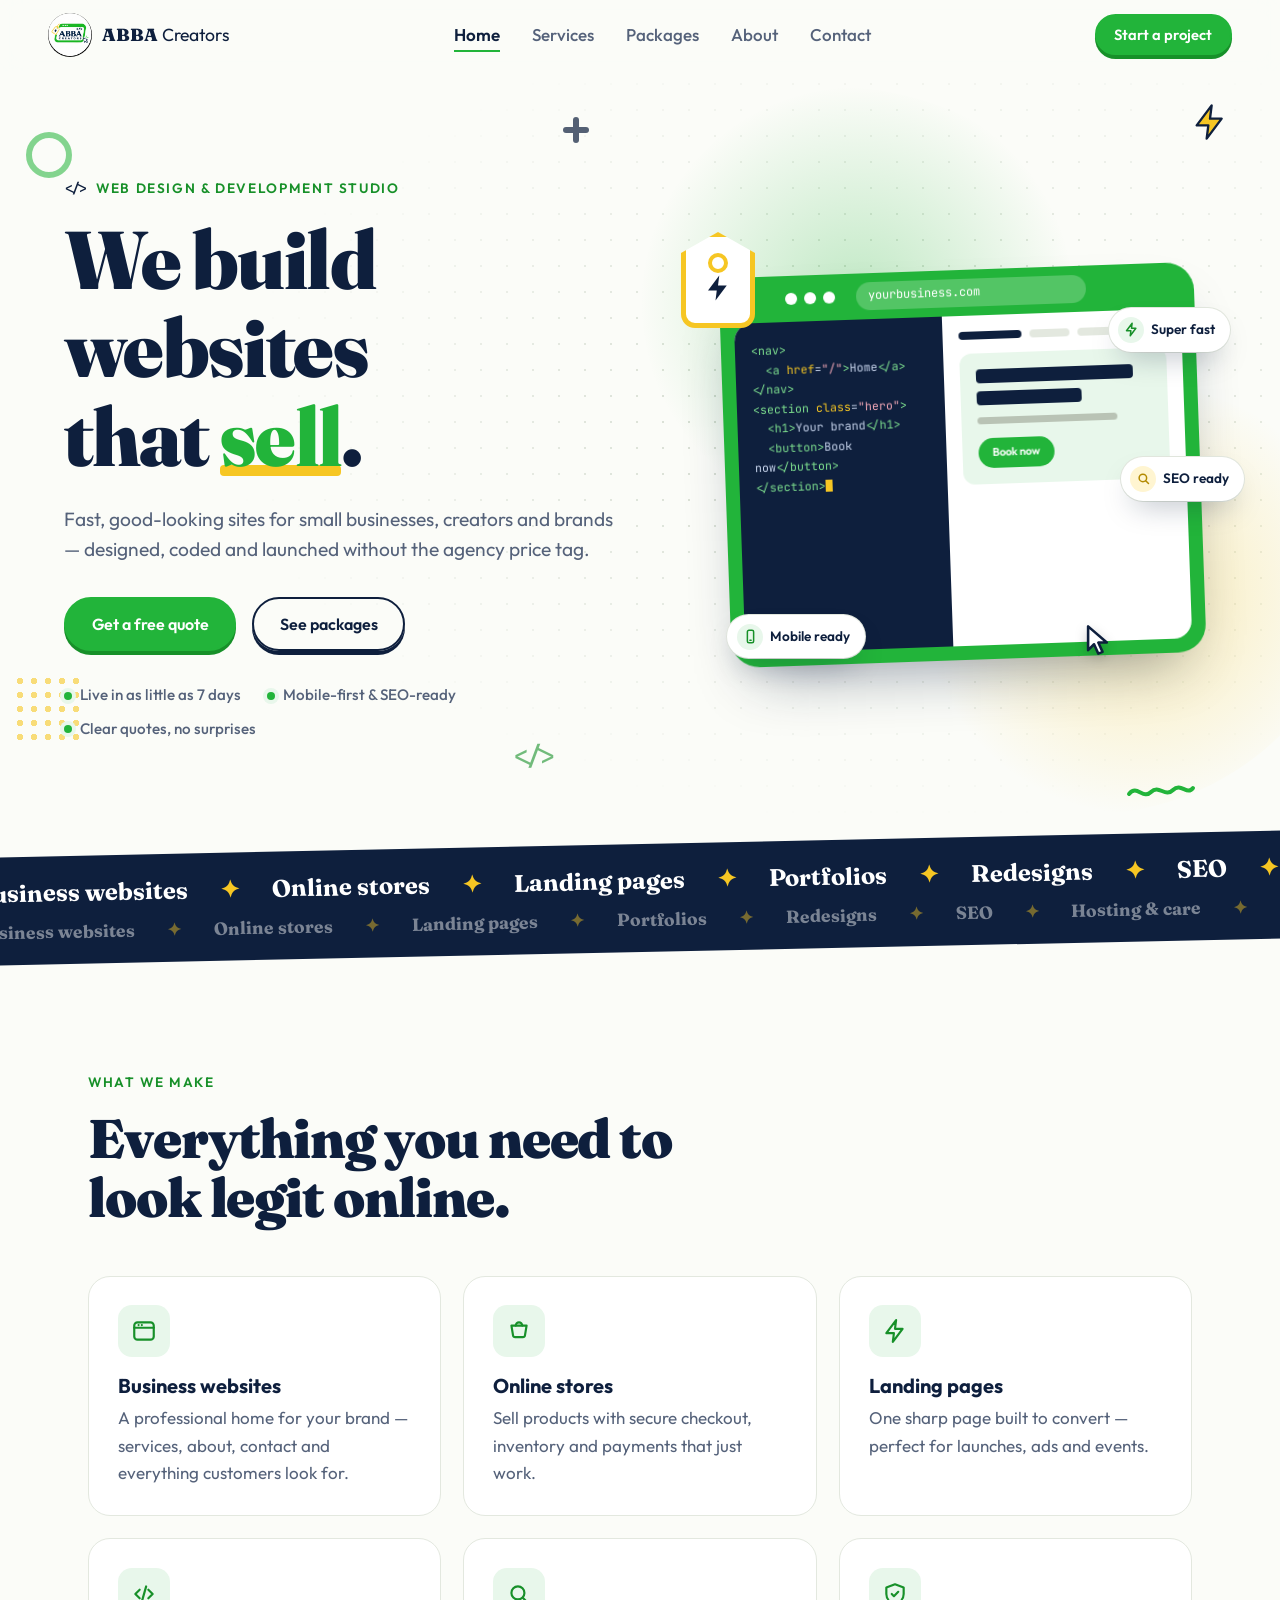
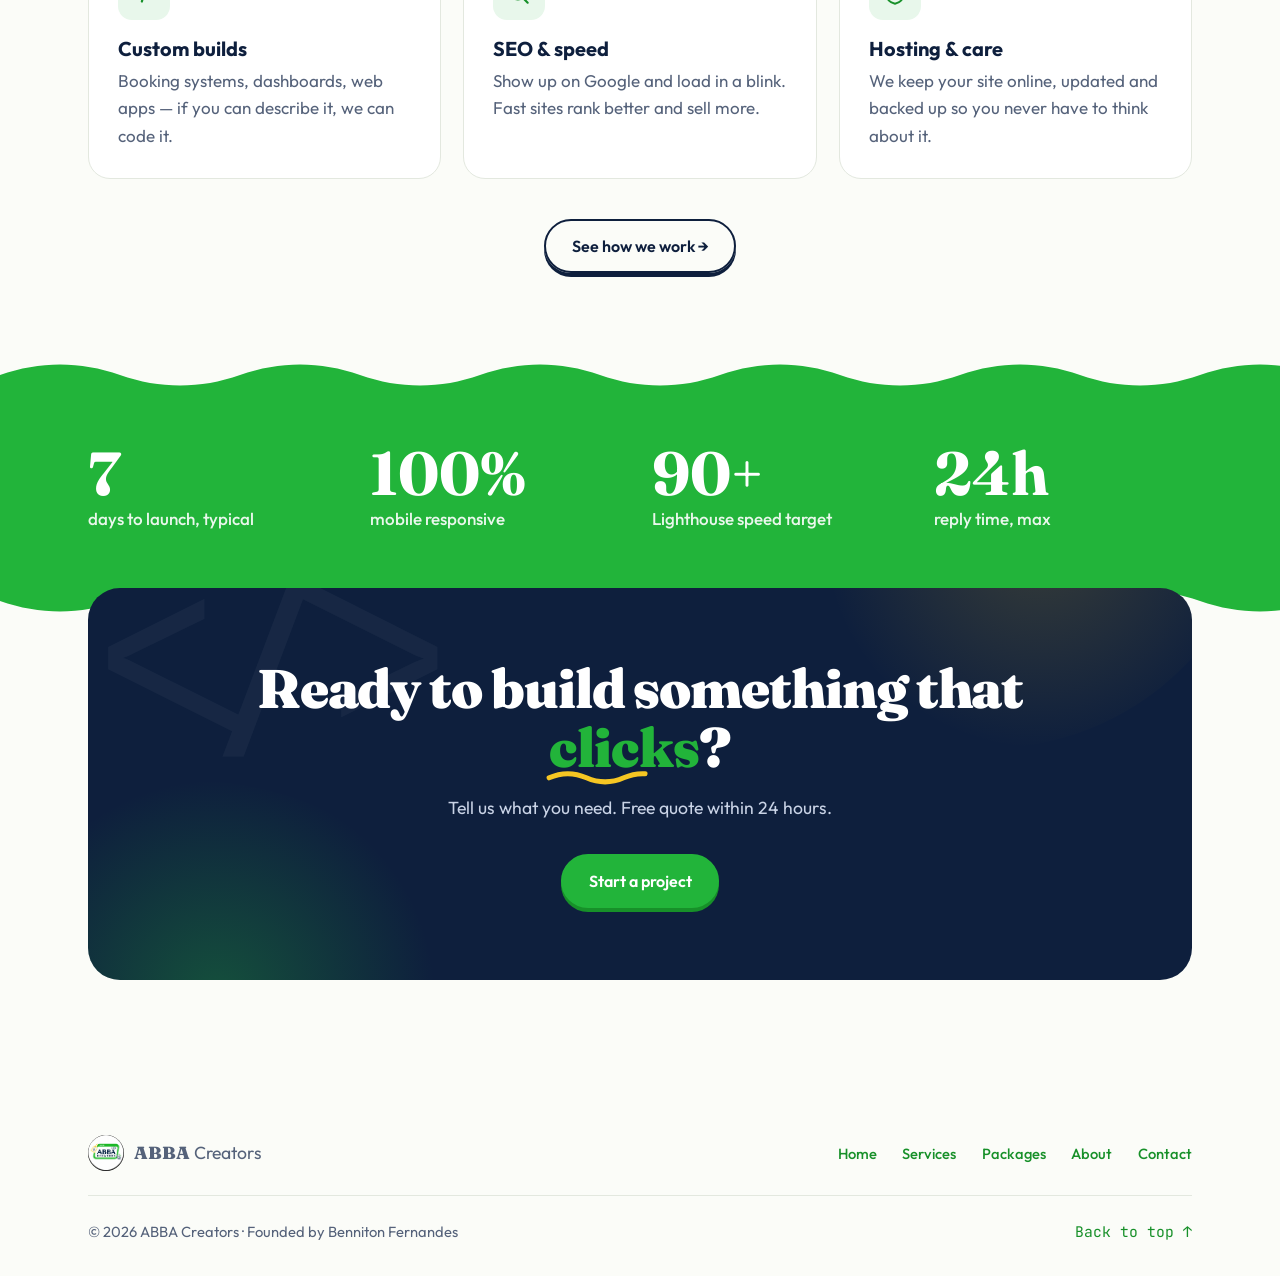
==== index.html @ 12e7c9de "Add ABBA Creators multi-page website Static five-page site (Home, Services, Packages, About, Contact" ====
<!doctype html>
<html lang="en">
<head>
<meta charset="utf-8">
<meta name="viewport" content="width=device-width, initial-scale=1">
<title>ABBA Creators — Websites that click</title>
<meta name="description" content="ABBA Creators designs and builds fast, good-looking websites for businesses of every size.">
<link rel="icon" href="assets/logo.webp">
<link rel="preconnect" href="https://fonts.googleapis.com">
<link rel="preconnect" href="https://fonts.gstatic.com" crossorigin>
<link href="https://fonts.googleapis.com/css2?family=Fraunces:opsz,wght@9..144,700;9..144,900&family=Outfit:wght@400;500;600;700&family=JetBrains+Mono:wght@500&display=swap" rel="stylesheet">
<link rel="stylesheet" href="styles.css">
<link rel="stylesheet" href="fx.css">
</head>
<body>

<header class="nav" id="top">
  <a href="index.html" class="brand" aria-label="ABBA Creators home">
    <img src="assets/logo.webp" alt="" width="44" height="44">
    <span><b>ABBA</b> Creators</span>
  </a>
  <nav class="nav-links" id="nav-links" aria-label="Main">
    <a href="index.html" aria-current="page">Home</a>
    <a href="services.html">Services</a>
    <a href="packages.html">Packages</a>
    <a href="about.html">About</a>
    <a href="contact.html">Contact</a>
  </nav>
  <a href="contact.html" class="btn btn-small nav-cta">Start a project</a>
  <button class="nav-toggle" id="nav-toggle" aria-label="Open menu" aria-expanded="false" aria-controls="nav-links"><span></span><span></span></button>
</header>

<main>
  <section class="hero">
    <div class="hero-copy">
      <p class="eyebrow"><span class="mono">&lt;/&gt;</span> Web design &amp; development studio</p>
      <h1>We build websites<br>that <span class="rotator" aria-live="polite"><span id="rotate-word">click</span></span>.</h1>
      <p class="lead">Fast, good-looking sites for small businesses, creators and brands — designed, coded and launched without the agency price tag.</p>
      <div class="hero-cta">
        <a href="contact.html" class="btn">Get a free quote</a>
        <a href="packages.html" class="btn btn-ghost">See packages</a>
      </div>
      <ul class="hero-points">
        <li><span class="dot"></span>Live in as little as 7 days</li>
        <li><span class="dot"></span>Mobile-first &amp; SEO-ready</li>
        <li><span class="dot"></span>Clear quotes, no surprises</li>
      </ul>
    </div>

    <div class="hero-visual" aria-hidden="true">
      <div class="tag swing">
        <svg viewBox="0 0 24 24"><path d="M13 2 4 14h7l-1 8 9-12h-7z"/></svg>
      </div>
      <div class="browser">
        <div class="browser-bar"><i></i><i></i><i></i><span class="url mono">yourbusiness.com</span></div>
        <div class="browser-body">
          <pre class="code mono" id="code"></pre>
          <div class="render" id="render">
            <div class="r-nav"><span></span><span></span><span></span><span></span></div>
            <div class="r-hero">
              <div class="r-h1"></div>
              <div class="r-h1 short"></div>
              <div class="r-p"></div>
              <div class="r-btn" id="r-btn">Book now</div>
            </div>
            <div class="r-cards"><div></div><div></div><div></div></div>
          </div>
        </div>
      </div>
      <svg class="fake-cursor" id="fake-cursor" viewBox="0 0 40 40">
        <path d="M6 4 L6 32 L13 25 L18 36 L23 34 L18 23 L28 23 Z"/>
      </svg>
    </div>
  </section>
  <div class="marquee" aria-hidden="true">
    <div class="marquee-track">
      <span>Business websites</span><b>✦</b><span>Online stores</span><b>✦</b><span>Landing pages</span><b>✦</b><span>Portfolios</span><b>✦</b><span>Redesigns</span><b>✦</b><span>SEO</span><b>✦</b><span>Hosting &amp; care</span><b>✦</b>
      <span>Business websites</span><b>✦</b><span>Online stores</span><b>✦</b><span>Landing pages</span><b>✦</b><span>Portfolios</span><b>✦</b><span>Redesigns</span><b>✦</b><span>SEO</span><b>✦</b><span>Hosting &amp; care</span><b>✦</b>
    </div>
  </div>
  <section class="section" id="services">
    <div class="section-head reveal">
      <p class="eyebrow">What we make</p>
      <h2>Everything you need to look legit online.</h2>
    </div>
    <div class="grid services">
      <article class="card reveal">
        <div class="icon"><svg viewBox="0 0 24 24"><rect x="3" y="4" width="18" height="16" rx="3"/><path d="M3 9h18M7 6.5h.01M10 6.5h.01"/></svg></div>
        <h3>Business websites</h3>
        <p>A professional home for your brand — services, about, contact and everything customers look for.</p>
      </article>
      <article class="card reveal">
        <div class="icon"><svg viewBox="0 0 24 24"><path d="M5 7h14l-1.5 9a2 2 0 0 1-2 1.7h-7a2 2 0 0 1-2-1.7z"/><path d="M9 7a3 3 0 0 1 6 0"/></svg></div>
        <h3>Online stores</h3>
        <p>Sell products with secure checkout, inventory and payments that just work.</p>
      </article>
      <article class="card reveal">
        <div class="icon"><svg viewBox="0 0 24 24"><path d="M13 2 4 14h7l-1 8 9-12h-7z"/></svg></div>
        <h3>Landing pages</h3>
        <p>One sharp page built to convert — perfect for launches, ads and events.</p>
      </article>
      <article class="card reveal">
        <div class="icon"><svg viewBox="0 0 24 24"><path d="m8 8-4 4 4 4M16 8l4 4-4 4M14 5l-4 14"/></svg></div>
        <h3>Custom builds</h3>
        <p>Booking systems, dashboards, web apps — if you can describe it, we can code it.</p>
      </article>
      <article class="card reveal">
        <div class="icon"><svg viewBox="0 0 24 24"><circle cx="11" cy="11" r="6"/><path d="m20 20-4.5-4.5"/></svg></div>
        <h3>SEO &amp; speed</h3>
        <p>Show up on Google and load in a blink. Fast sites rank better and sell more.</p>
      </article>
      <article class="card reveal">
        <div class="icon"><svg viewBox="0 0 24 24"><path d="M12 3 4 6v6c0 4.5 3.4 8 8 9 4.6-1 8-4.5 8-9V6z"/><path d="m9 12 2 2 4-4"/></svg></div>
        <h3>Hosting &amp; care</h3>
        <p>We keep your site online, updated and backed up so you never have to think about it.</p>
      </article>
    </div>
    <p class="section-more"><a href="services.html" class="btn btn-ghost">See how we work →</a></p>
  </section>
  <section class="band">
    <div class="band-inner">
      <div class="stat reveal"><b data-count="7">0</b><span>days to launch, typical</span></div>
      <div class="stat reveal"><b data-count="100" data-suffix="%">0</b><span>mobile responsive</span></div>
      <div class="stat reveal"><b data-count="90" data-suffix="+">0</b><span>Lighthouse speed target</span></div>
      <div class="stat reveal"><b data-count="24" data-suffix="h">0</b><span>reply time, max</span></div>
    </div>
  </section>
  <!-- CTA -->
  <section class="section cta-wrap">
    <div class="cta reveal">
      <h2>Ready to build something that <span class="hl">clicks</span>?</h2>
      <p>Tell us what you need. Free quote within 24 hours.</p>
      <a href="contact.html" class="btn">Start a project</a>
    </div>
  </section>
</main>

<footer class="footer">
  <div class="footer-top">
    <div class="brand"><img src="assets/logo.webp" alt="" width="36" height="36"><span><b>ABBA</b> Creators</span></div>
    <nav class="footer-links" aria-label="Footer">
      <a href="index.html">Home</a><a href="services.html">Services</a><a href="packages.html">Packages</a><a href="about.html">About</a><a href="contact.html">Contact</a>
    </nav>
  </div>
  <div class="footer-bottom">
    <p>© <span id="year"></span> ABBA Creators · Founded by Benniton Fernandes</p>
    <a href="#top" class="mono">Back to top ↑</a>
  </div>
</footer>

<script src="script.js"></script>
<script src="fx.js"></script>
</body>
</html>
---- styles.css ----
:root {
  --green: #22b43a;
  --green-dk: #179029;
  --green-lt: #e8f7eb;
  --navy: #0e1f3d;
  --navy-2: #1a2f57;
  --yellow: #f6c623;
  --ink: #0e1f3d;
  --muted: #55627a;
  --bg: #fbfcf8;
  --card: #ffffff;
  --line: #e3e8df;
  --radius: 22px;
  --shadow: 0 1px 0 rgba(14,31,61,.04), 0 18px 40px -20px rgba(14,31,61,.25);
  --display: "Fraunces", Georgia, serif;
  --body: "Outfit", system-ui, sans-serif;
  --mono: "JetBrains Mono", ui-monospace, monospace;
}

* { box-sizing: border-box; }
html { scroll-behavior: smooth; }
body {
  margin: 0;
  font-family: var(--body);
  color: var(--ink);
  background: var(--bg);
  font-size: 17px;
  line-height: 1.6;
  overflow-x: hidden;
}
img { display: block; max-width: 100%; }
a { color: inherit; }
h1, h2, h3 { margin: 0; line-height: 1.08; }
h1, h2 { font-family: var(--display); font-weight: 900; letter-spacing: -.02em; }
.mono { font-family: var(--mono); }

/* ---------- buttons ---------- */
.btn {
  display: inline-flex; align-items: center; justify-content: center; gap: .5em;
  padding: .95em 1.6em;
  border-radius: 999px;
  background: var(--green);
  color: #fff;
  font: 600 1rem var(--body);
  text-decoration: none;
  border: 2px solid var(--green);
  cursor: pointer;
  transition: transform .15s ease, box-shadow .15s ease, background .15s;
  box-shadow: 0 4px 0 var(--green-dk);
}
.btn:hover { transform: translateY(-2px); box-shadow: 0 6px 0 var(--green-dk); }
.btn:active { transform: translateY(3px); box-shadow: 0 1px 0 var(--green-dk); }
.btn-ghost { background: transparent; color: var(--navy); border-color: var(--navy); box-shadow: 0 4px 0 var(--navy); }
.btn-ghost:hover { background: var(--navy); color: #fff; box-shadow: 0 6px 0 var(--navy); }
.btn-small { padding: .6em 1.2em; font-size: .92rem; }

/* ---------- nav ---------- */
.nav {
  position: sticky; top: 0; z-index: 50;
  display: flex; align-items: center; justify-content: space-between; gap: 1rem;
  padding: .8rem clamp(16px, 4vw, 48px);
  background: rgba(251,252,248,.82);
  backdrop-filter: blur(12px);
  border-bottom: 1px solid transparent;
  transition: border-color .2s;
}
.nav.scrolled { border-bottom-color: var(--line); }
.brand { display: flex; align-items: center; gap: .6rem; text-decoration: none; font-size: 1.1rem; }
.brand img { border-radius: 50%; }
.brand b { font-family: var(--display); font-weight: 900; }
.nav-links { display: flex; gap: 2rem; }
.nav-links a { text-decoration: none; font-weight: 500; color: var(--muted); position: relative; }
.nav-links a::after {
  content: ""; position: absolute; left: 0; right: 0; bottom: -4px; height: 2px;
  background: var(--green); transform: scaleX(0); transition: transform .2s; transform-origin: left;
}
.nav-links a:hover { color: var(--navy); }
.nav-links a:hover::after { transform: scaleX(1); }

/* ---------- hero ---------- */
.hero {
  display: grid;
  grid-template-columns: 1.05fr 1fr;
  gap: clamp(2rem, 5vw, 5rem);
  align-items: center;
  padding: clamp(3rem, 8vw, 6.5rem) clamp(16px, 5vw, 64px) clamp(4rem, 8vw, 7rem);
  max-width: 1280px; margin: 0 auto;
  position: relative;
}
.hero::before {
  content: ""; position: absolute; inset: 0; z-index: -1;
  background-image: radial-gradient(circle, #d6ddd2 1.2px, transparent 1.2px);
  background-size: 26px 26px;
  mask-image: radial-gradient(ellipse 70% 70% at 70% 45%, #000 20%, transparent 75%);
}
.eyebrow {
  display: inline-flex; align-items: center; gap: .5rem;
  margin: 0 0 1rem;
  font-weight: 600; font-size: .85rem; letter-spacing: .12em; text-transform: uppercase;
  color: var(--green-dk);
}
.eyebrow .mono { color: var(--navy); letter-spacing: 0; }
h1 { font-size: clamp(2.7rem, 6.4vw, 5.4rem); }
.rotator {
  display: inline-block;
  color: var(--green);
  position: relative;
}
.rotator::after {
  content: ""; position: absolute; left: 0; right: 0; bottom: .06em; height: .14em;
  background: var(--yellow); z-index: -1; border-radius: 4px;
}
#rotate-word { display: inline-block; transition: transform .35s cubic-bezier(.5,-0.4,.5,1.4), opacity .3s; }
#rotate-word.out { transform: translateY(-60%) rotateX(80deg); opacity: 0; }
.lead { font-size: 1.2rem; color: var(--muted); max-width: 34em; margin: 1.4rem 0 2rem; }
.hero-cta { display: flex; gap: 1rem; flex-wrap: wrap; }
.hero-points { list-style: none; padding: 0; margin: 2rem 0 0; display: flex; flex-wrap: wrap; gap: .6rem 1.6rem; color: var(--muted); font-weight: 500; font-size: .95rem; }
.hero-points li { display: flex; align-items: center; gap: .5rem; }
.dot { width: 8px; height: 8px; border-radius: 50%; background: var(--green); box-shadow: 0 0 0 4px var(--green-lt); }

/* browser mock */
.hero-visual { position: relative; padding: 2rem 1rem 1rem 2.5rem; }
.browser {
  background: var(--green);
  border-radius: 28px;
  padding: 0 14px 14px;
  box-shadow: 0 30px 60px -25px rgba(14,31,61,.45);
  transform: rotate(-2deg);
  transition: transform .5s ease;
}
.hero-visual:hover .browser { transform: rotate(0deg) scale(1.01); }
.browser-bar { display: flex; align-items: center; gap: 7px; height: 46px; padding-left: 52px; }
.browser-bar i { width: 12px; height: 12px; border-radius: 50%; background: #fff; }
.url {
  margin-left: 14px; flex: 1; max-width: 230px;
  background: rgba(255,255,255,.22); color: #fff; font-size: .75rem;
  border-radius: 999px; padding: 4px 12px;
}
.browser-body {
  background: #fff; border-radius: 18px;
  display: grid; grid-template-columns: 1fr 1.15fr;
  min-height: 330px; overflow: hidden;
}
.code {
  margin: 0; padding: 18px 16px;
  background: var(--navy); color: #c9d6ee;
  font-size: .72rem; line-height: 1.7;
  white-space: pre-wrap; word-break: break-word;
}
.code .t { color: #7ee08f; }
.code .a { color: var(--yellow); }
.code .s { color: #f5a9b8; }
.code .caret { display: inline-block; width: 7px; height: 1em; background: var(--yellow); vertical-align: -2px; animation: blink 1s steps(1) infinite; }
@keyframes blink { 50% { opacity: 0; } }

.render { padding: 16px; display: flex; flex-direction: column; gap: 14px; }
.render > * { opacity: 0; transform: translateY(10px); transition: opacity .5s, transform .5s; }
.render > .on { opacity: 1; transform: none; }
.r-nav { display: flex; gap: 8px; }
.r-nav span { height: 8px; border-radius: 4px; background: var(--line); flex: 1; }
.r-nav span:first-child { background: var(--navy); flex: 1.6; }
.r-hero { background: var(--green-lt); border-radius: 12px; padding: 16px; display: flex; flex-direction: column; gap: 8px; }
.r-h1 { height: 14px; border-radius: 4px; background: var(--navy); width: 90%; }
.r-h1.short { width: 60%; }
.r-p { height: 7px; border-radius: 4px; background: #b9c3b5; width: 80%; margin-top: 4px; }
.r-btn {
  align-self: flex-start; margin-top: 6px;
  background: var(--green); color: #fff; font-size: .7rem; font-weight: 600;
  padding: 6px 14px; border-radius: 999px; transition: transform .12s, background .2s;
}
.r-btn.pressed { transform: scale(.9); background: var(--green-dk); }
.r-cards { display: grid; grid-template-columns: repeat(3, 1fr); gap: 8px; }
.r-cards div { height: 58px; border-radius: 10px; background: #f1f3ee; border: 1px solid var(--line); }
.r-cards div:nth-child(2) { background: #fff5d1; border-color: #f3e3a5; }

.tag {
  position: absolute; top: -6px; left: -4px; z-index: 3;
  width: 74px; height: 96px;
  background: #fff;
  border: 5px solid var(--yellow);
  border-radius: 12px 12px 14px 14px;
  clip-path: polygon(50% 0, 100% 22%, 100% 100%, 0 100%, 0 22%);
  display: grid; place-items: center;
  transform-origin: 50% -10px;
}
.tag::before {
  content: ""; position: absolute; top: 16px; left: 50%; translate: -50% 0;
  width: 12px; height: 12px; border-radius: 50%; border: 4px solid var(--yellow);
}
.tag svg { width: 30px; fill: var(--navy); margin-top: 16px; }
.swing { animation: swing 3.2s ease-in-out infinite; }
@keyframes swing { 0%,100% { rotate: -18deg; } 50% { rotate: -2deg; } }

.fake-cursor {
  position: absolute; width: 34px; z-index: 4; left: 70%; top: 85%;
  fill: #fff; stroke: var(--navy); stroke-width: 3; stroke-linejoin: round;
  filter: drop-shadow(0 4px 6px rgba(0,0,0,.2));
  transition: left 1.1s cubic-bezier(.6,0,.2,1), top 1.1s cubic-bezier(.6,0,.2,1);
  pointer-events: none;
}

/* click burst (global) */
.burst { position: fixed; pointer-events: none; z-index: 999; width: 0; height: 0; }
.burst i {
  position: absolute; left: 0; top: 0; width: 4px; height: 14px; border-radius: 3px;
  background: var(--green); transform-origin: 50% 100%;
  animation: burst .45s ease-out forwards;
}
@keyframes burst {
  from { opacity: 1; transform: rotate(var(--r)) translateY(-8px) scaleY(.4); }
  to   { opacity: 0; transform: rotate(var(--r)) translateY(-26px) scaleY(1); }
}

/* ---------- marquee ---------- */
.marquee { background: var(--navy); color: #fff; overflow: hidden; padding: 1.1rem 0; transform: rotate(-1.2deg); margin: 0 -2vw; }
.marquee-track { display: flex; gap: 2rem; width: max-content; animation: marquee 30s linear infinite; font-family: var(--display); font-weight: 700; font-size: 1.5rem; }
.marquee b { color: var(--yellow); }
@keyframes marquee { to { transform: translateX(-50%); } }

/* ---------- sections ---------- */
.section { max-width: 1200px; margin: 0 auto; padding: clamp(4rem, 9vw, 7.5rem) clamp(16px, 5vw, 48px); }
.section.narrow { max-width: 820px; }
.section-head { max-width: 640px; margin-bottom: 3rem; }
h2 { font-size: clamp(2.1rem, 4.4vw, 3.4rem); }
.sub { color: var(--muted); font-size: 1.1rem; margin: .8rem 0 0; }

.grid { display: grid; gap: 1.4rem; }
.services { grid-template-columns: repeat(3, 1fr); }
.card {
  background: var(--card); border: 1px solid var(--line); border-radius: var(--radius);
  padding: 1.8rem; transition: transform .25s, box-shadow .25s, border-color .25s;
}
.card:hover { transform: translateY(-6px); box-shadow: var(--shadow); border-color: var(--green); }
.card h3 { font-size: 1.25rem; margin: 1.1rem 0 .5rem; }
.card p { margin: 0; color: var(--muted); }
.icon {
  width: 52px; height: 52px; border-radius: 14px; background: var(--green-lt);
  display: grid; place-items: center; transition: background .25s, rotate .25s;
}
.icon svg { width: 26px; fill: none; stroke: var(--green-dk); stroke-width: 2; stroke-linecap: round; stroke-linejoin: round; }
.card:hover .icon { background: var(--yellow); rotate: -8deg; }
.card:hover .icon svg { stroke: var(--navy); }

/* band */
.band { background: var(--green); color: #fff; }
.band-inner {
  max-width: 1200px; margin: 0 auto; padding: 3.5rem clamp(16px, 5vw, 48px);
  display: grid; grid-template-columns: repeat(4, 1fr); gap: 1.5rem;
}
.stat b { display: block; font-family: var(--display); font-size: clamp(2.6rem, 5vw, 3.8rem); line-height: 1; }
.stat span { font-weight: 500; opacity: .9; }

/* steps */
.steps { list-style: none; margin: 0; padding: 0; display: grid; grid-template-columns: repeat(4, 1fr); gap: 1.4rem; counter-reset: s; position: relative; }
.steps::before {
  content: ""; position: absolute; top: 26px; left: 26px; right: 10%;
  border-top: 2px dashed #c4ccc0; z-index: -1;
}
.steps li { padding-right: .5rem; }
.num {
  display: grid; place-items: center; width: 54px; height: 54px; border-radius: 50%;
  background: var(--navy); color: var(--yellow); font-size: .95rem; margin-bottom: 1.2rem;
  box-shadow: 0 0 0 8px var(--bg);
}
.steps h3 { font-size: 1.35rem; margin-bottom: .4rem; }
.steps p { margin: 0; color: var(--muted); }

/* pricing */
.pricing-wrap { text-align: left; }
.pricing { grid-template-columns: repeat(3, 1fr); align-items: start; }
.price-tag {
  position: relative; background: var(--card);
  border: 2px solid var(--line); border-radius: 28px;
  padding: 3rem 2rem 2rem;
  transition: transform .3s, box-shadow .3s;
}
.price-tag:hover { transform: translateY(-6px) rotate(-.6deg); box-shadow: var(--shadow); }
.hole {
  position: absolute; top: 18px; left: 50%; translate: -50% 0;
  width: 16px; height: 16px; border-radius: 50%; border: 3px solid var(--line); background: var(--bg);
}
.price-tag.featured { border: 3px solid var(--yellow); background: var(--navy); color: #fff; transform: translateY(-14px); }
.price-tag.featured:hover { transform: translateY(-20px) rotate(.6deg); }
.price-tag.featured .hole { border-color: var(--yellow); }
.price-tag.featured .desc, .price-tag.featured li { color: #c9d3e6; }
.badge {
  position: absolute; top: -16px; right: 22px;
  display: inline-flex; align-items: center; gap: .3rem;
  background: var(--yellow); color: var(--navy); font-weight: 700; font-size: .8rem;
  padding: .35rem .8rem; border-radius: 999px;
}
.badge svg { width: 14px; fill: var(--navy); }
.price-tag h3 { font-size: 1.1rem; text-transform: uppercase; letter-spacing: .12em; }
.price { font-family: var(--display); font-weight: 900; font-size: 2.2rem; margin: .6rem 0 .2rem; line-height: 1; }
.price small { font-family: var(--body); font-size: .9rem; font-weight: 500; opacity: .7; }
.desc { color: var(--muted); margin: .5rem 0 1.3rem; }
.price-tag ul { list-style: none; padding: 0; margin: 0 0 1.8rem; display: grid; gap: .55rem; }
.price-tag li { display: flex; gap: .6rem; align-items: center; color: var(--muted); }
.price-tag li::before {
  content: ""; flex: none; width: 18px; height: 18px; border-radius: 50%;
  background: var(--green-lt) url("data:image/svg+xml,%3Csvg xmlns='http://www.w3.org/2000/svg' viewBox='0 0 24 24' fill='none' stroke='%23179029' stroke-width='3.5' stroke-linecap='round' stroke-linejoin='round'%3E%3Cpath d='m6 12 4 4 8-8'/%3E%3C/svg%3E") center/12px no-repeat;
}
.price-tag .btn { width: 100%; }
.price-tag.featured .btn-ghost { color: #fff; border-color: #fff; }

/* faq */
.faq { display: grid; gap: .8rem; }
.faq details {
  background: var(--card); border: 1px solid var(--line); border-radius: 16px;
  padding: 0 1.4rem; transition: border-color .2s;
}
.faq details[open] { border-color: var(--green); }
.faq summary {
  cursor: pointer; list-style: none; padding: 1.2rem 0; font-weight: 600; font-size: 1.08rem;
  display: flex; justify-content: space-between; align-items: center; gap: 1rem;
}
.faq summary::-webkit-details-marker { display: none; }
.faq summary::after {
  content: "+"; font-family: var(--mono); font-size: 1.4rem; color: var(--green);
  transition: rotate .25s; flex: none;
}
.faq details[open] summary::after { rotate: 45deg; }
.faq p { margin: 0 0 1.2rem; color: var(--muted); }

/* contact */
.contact { background: var(--navy); color: #fff; position: relative; overflow: hidden; }
.contact::before {
  content: "</>"; position: absolute; right: -2rem; bottom: -5rem;
  font-family: var(--mono); font-size: 22rem; color: rgba(255,255,255,.035); line-height: 1;
}
.contact-inner {
  max-width: 1200px; margin: 0 auto; padding: clamp(4rem, 9vw, 7rem) clamp(16px, 5vw, 48px);
  display: grid; grid-template-columns: 1fr 1fr; gap: clamp(2rem, 6vw, 5rem); align-items: start;
  position: relative;
}
.contact .eyebrow { color: var(--yellow); }
.contact-copy p { color: #c9d3e6; font-size: 1.1rem; }
.hl { color: var(--green); }
.mail { display: inline-block; margin-top: .5rem; color: var(--yellow); font-size: 1.05rem; text-decoration: none; border-bottom: 2px dashed var(--yellow); }
.form {
  background: #fff; color: var(--ink); border-radius: var(--radius); padding: 2rem;
  display: grid; gap: 1rem; box-shadow: 0 30px 60px -30px rgba(0,0,0,.6);
}
.form label { display: grid; gap: .35rem; font-weight: 600; font-size: .92rem; }
.form input, .form select, .form textarea {
  font: 400 1rem var(--body); color: var(--ink);
  border: 2px solid var(--line); border-radius: 12px; padding: .75rem .9rem;
  background: var(--bg); transition: border-color .2s, box-shadow .2s; width: 100%;
}
.form input:focus, .form select:focus, .form textarea:focus {
  outline: none; border-color: var(--green); box-shadow: 0 0 0 4px var(--green-lt);
}
.form .btn { margin-top: .4rem; }
.form-note { margin: 0; font-size: .92rem; color: var(--green-dk); min-height: 1.2em; }

/* footer */
.footer {
  padding: 2.5rem clamp(16px, 5vw, 48px) 2rem;
  max-width: 1200px; margin: 0 auto; color: var(--muted); font-size: .92rem;
}
.footer-top, .footer-bottom { display: flex; align-items: center; justify-content: space-between; flex-wrap: wrap; gap: 1rem 2rem; }
.footer-top { padding-bottom: 1.5rem; margin-bottom: 1.5rem; border-bottom: 1px solid var(--line); }
.footer-links { display: flex; flex-wrap: wrap; gap: .5rem 1.6rem; }
.footer-links a { color: var(--navy); font-weight: 500; }
.footer-links a:hover { color: var(--green-dk); }
.footer p { margin: 0; }
.footer a { text-decoration: none; color: var(--green-dk); }

/* reveal */
.reveal { opacity: 0; transform: translateY(24px); transition: opacity .7s ease, transform .7s ease; }
.reveal.in { opacity: 1; transform: none; }
.grid .reveal:nth-child(2), .steps .reveal:nth-child(2), .band-inner .reveal:nth-child(2) { transition-delay: .08s; }
.grid .reveal:nth-child(3), .steps .reveal:nth-child(3), .band-inner .reveal:nth-child(3) { transition-delay: .16s; }
.grid .reveal:nth-child(4), .steps .reveal:nth-child(4), .band-inner .reveal:nth-child(4) { transition-delay: .24s; }
.grid .reveal:nth-child(5) { transition-delay: .32s; }
.grid .reveal:nth-child(6) { transition-delay: .4s; }
.price-tag.featured.reveal.in { transform: translateY(-14px); }

/* ---------- responsive ---------- */
@media (max-width: 960px) {
  .hero { grid-template-columns: 1fr; }
  .hero-visual { max-width: 560px; }
  .services, .pricing { grid-template-columns: 1fr 1fr; }
  .steps { grid-template-columns: 1fr 1fr; row-gap: 2.5rem; }
  .steps::before { display: none; }
  .band-inner { grid-template-columns: 1fr 1fr; }
  .contact-inner { grid-template-columns: 1fr; }
  .nav-toggle { display: grid; }
  .nav-cta { display: none; }
  .nav-links {
    position: absolute; top: 100%; left: 0; right: 0;
    flex-direction: column; gap: 0;
    background: var(--bg); border-bottom: 1px solid var(--line);
    padding: .5rem clamp(16px, 4vw, 48px) 1.2rem;
    box-shadow: 0 20px 30px -20px rgba(14,31,61,.3);
    opacity: 0; visibility: hidden; transform: translateY(-8px);
    transition: opacity .2s, transform .2s, visibility .2s;
  }
  .nav.open .nav-links { opacity: 1; visibility: visible; transform: none; }
  .nav-links a { padding: .9rem 0; font-size: 1.15rem; border-bottom: 1px solid var(--line); }
  .nav-links a::after { display: none; }
  .nav-links a[aria-current="page"] { color: var(--green-dk); }
}
@media (max-width: 640px) {
  body { font-size: 16px; }
  .services, .pricing, .steps { grid-template-columns: 1fr; }
  .price-tag.featured, .price-tag.featured.reveal.in { transform: none; }
  .hero-visual { padding: 1.5rem 0 0 1rem; }
  .browser-body { grid-template-columns: 1fr; min-height: 0; }
  .code { max-height: 150px; overflow: hidden; }
  .tag { width: 56px; height: 74px; border-width: 4px; }
  .tag svg { width: 22px; }
  .marquee-track { font-size: 1.15rem; }
  .form { padding: 1.4rem; }
}
@media (prefers-reduced-motion: reduce) {
  *, *::before, *::after { animation: none !important; transition: none !important; }
  .reveal, .render > * { opacity: 1; transform: none; }
  html { scroll-behavior: auto; }
}

/* founder */
.founder-card {
  display: grid; grid-template-columns: auto 1fr; gap: clamp(1.5rem, 5vw, 4rem); align-items: center;
  background: var(--card); border: 2px solid var(--line); border-radius: 32px;
  padding: clamp(1.6rem, 5vw, 3.5rem);
}
.founder-avatar {
  position: relative; width: clamp(150px, 20vw, 220px); aspect-ratio: 1;
  border-radius: 50%; background: var(--green);
  display: grid; place-items: center;
  box-shadow: 0 0 0 10px var(--green-lt), 0 0 0 12px var(--line);
}
.founder-avatar span { font-family: var(--display); font-weight: 900; font-size: clamp(3rem, 6vw, 4.6rem); color: #fff; }
.founder-cursor {
  position: absolute; right: -6%; bottom: 2%; width: 26%;
  fill: #fff; stroke: var(--navy); stroke-width: 3; stroke-linejoin: round;
}
.founder-copy p { color: var(--muted); max-width: 40em; }
.founder .role { color: var(--green-dk); font-size: .9rem; margin: .5rem 0 1rem; }
@media (max-width: 640px) {
  .founder-card { grid-template-columns: 1fr; justify-items: start; }
}

/* ---------- multi-page bits ---------- */
.nav-links a[aria-current="page"] { color: var(--navy); font-weight: 600; }
.nav-links a[aria-current="page"]::after { transform: scaleX(1); }
.nav-toggle {
  display: none; place-content: center; gap: 6px;
  width: 46px; height: 46px; border-radius: 50%;
  border: 2px solid var(--navy); background: transparent; cursor: pointer;
}
.nav-toggle span { display: block; width: 18px; height: 2px; background: var(--navy); border-radius: 2px; transition: transform .2s; }
.nav.open .nav-toggle span:first-child { transform: translateY(4px) rotate(45deg); }
.nav.open .nav-toggle span:last-child { transform: translateY(-4px) rotate(-45deg); }

.page-hero {
  max-width: 1200px; margin: 0 auto;
  padding: clamp(3.5rem, 8vw, 6rem) clamp(16px, 5vw, 48px) 0;
  position: relative;
}
.page-hero::before {
  content: ""; position: absolute; inset: 0 0 -4rem; z-index: -1;
  background-image: radial-gradient(circle, #d6ddd2 1.2px, transparent 1.2px);
  background-size: 26px 26px;
  mask-image: radial-gradient(ellipse 60% 80% at 80% 30%, #000 10%, transparent 70%);
}
.page-hero h1 { font-size: clamp(2.5rem, 5.6vw, 4.6rem); max-width: 14em; }
.page-hero .lead { margin-bottom: 0; }
.page-hero + .section { padding-top: clamp(2.5rem, 5vw, 4rem); }

.section-more { margin: 2.5rem 0 0; text-align: center; }

.cta-wrap { padding-top: 0; }
.cta {
  background: var(--navy); color: #fff; border-radius: 32px; text-align: center;
  padding: clamp(2.5rem, 7vw, 4.5rem) clamp(1.4rem, 5vw, 3rem);
  position: relative; overflow: hidden;
}
.cta::before {
  content: "</>"; position: absolute; left: -1rem; top: -3rem;
  font-family: var(--mono); font-size: 14rem; line-height: 1; color: rgba(255,255,255,.04);
}
.cta h2 { max-width: 16em; margin: 0 auto; position: relative; }
.cta p { color: #c9d3e6; font-size: 1.1rem; margin: 1rem 0 2rem; position: relative; }
.contact-inner { padding-top: clamp(3.5rem, 8vw, 6rem); }
.contact-title { font-size: clamp(2.3rem, 5vw, 3.6rem); }
@media (max-width: 960px) { .nav-toggle { display: grid; } }
---- fx.css ----
/* =========================================================
   ABBA Creators — extra graphics & animations
   (loaded after styles.css on every page)
   ========================================================= */

/* ---------- page transitions (Chrome / Edge / Safari 18+) ---------- */
@view-transition { navigation: auto; }
.nav { view-transition-name: site-nav; }
::view-transition-old(root) { animation: vt-out .22s ease both; }
::view-transition-new(root) { animation: vt-in .45s cubic-bezier(.2,.7,.2,1) both; }
@keyframes vt-out { to { opacity: 0; transform: translateY(-14px); } }
@keyframes vt-in  { from { opacity: 0; transform: translateY(18px); } }

/* ---------- scroll progress bar ---------- */
.progress {
  position: fixed; top: 0; left: 0; right: 0; height: 3px; z-index: 100;
  background: linear-gradient(90deg, var(--green), var(--yellow));
  transform-origin: left; transform: scaleX(var(--p, 0));
}

/* ---------- cursor ring (mouse only) ---------- */
.cursor-ring {
  position: fixed; left: 0; top: 0; z-index: 1000; pointer-events: none;
  width: 34px; height: 34px; margin: -17px 0 0 -17px;
  border: 2px solid var(--green); border-radius: 50%;
  transition: width .25s, height .25s, margin .25s, background .25s, opacity .3s;
  opacity: 0;
}
.cursor-ring.on { opacity: 1; }
.cursor-ring.hover { width: 64px; height: 64px; margin: -32px 0 0 -32px; background: rgba(34,180,58,.12); }
.cursor-ring.down { width: 24px; height: 24px; margin: -12px 0 0 -12px; }

/* ---------- moving dot grid ---------- */
.hero::before, .page-hero::before { animation: drift 30s linear infinite; }
@keyframes drift { to { background-position: 260px 130px; } }

/* ---------- floating decor shapes ---------- */
.decor { position: absolute; inset: 0; z-index: -1; pointer-events: none; overflow: hidden; }
.fl {
  position: absolute;
  transform: translate(calc(var(--mx, 0) * var(--d) * 1px), calc(var(--my, 0) * var(--d) * 1px));
  transition: transform .6s cubic-bezier(.2,.7,.2,1);
}
.shape { display: block; animation: float var(--t, 7s) ease-in-out infinite alternate; animation-delay: var(--dl, 0s); }
@keyframes float {
  from { transform: translateY(-10px) rotate(-8deg); }
  to   { transform: translateY(12px) rotate(10deg); }
}
.shape.ring { width: 46px; height: 46px; border-radius: 50%; border: 6px solid var(--green); opacity: .55; }
.shape.plus { width: 26px; height: 26px; position: relative; opacity: .7; }
.shape.plus::before, .shape.plus::after { content: ""; position: absolute; inset: 10px 0; background: var(--navy); border-radius: 3px; }
.shape.plus::after { rotate: 90deg; }
.shape.bolt svg { width: 40px; fill: var(--yellow); stroke: var(--navy); stroke-width: 1.4; stroke-linejoin: round; }
.shape.brk { font-family: var(--mono); font-weight: 500; font-size: 1.6rem; color: var(--green-dk); opacity: .6; }
.shape.dots {
  width: 70px; height: 70px; opacity: .6;
  background-image: radial-gradient(circle, var(--yellow) 3px, transparent 3.5px);
  background-size: 14px 14px;
}
.shape.squig svg { width: 70px; fill: none; stroke: var(--green); stroke-width: 4; stroke-linecap: round; }

.blob {
  position: absolute; width: clamp(260px, 34vw, 480px); aspect-ratio: 1;
  border-radius: 42% 58% 63% 37% / 45% 40% 60% 55%;
  opacity: .5;
  animation: morph 14s ease-in-out infinite alternate;
}
.blob.g { background: radial-gradient(closest-side, rgba(34,180,58,.55), rgba(34,180,58,0)); }
.blob.y { background: radial-gradient(closest-side, rgba(246,198,35,.6), rgba(246,198,35,0)); animation-duration: 18s; animation-direction: alternate-reverse; }
@keyframes morph {
  0%   { border-radius: 42% 58% 63% 37% / 45% 40% 60% 55%; transform: translate(0,0) rotate(0); }
  50%  { border-radius: 60% 40% 35% 65% / 55% 65% 35% 45%; transform: translate(30px,-20px) rotate(40deg); }
  100% { border-radius: 38% 62% 50% 50% / 60% 35% 65% 40%; transform: translate(-20px,25px) rotate(80deg); }
}

/* ---------- hero: 3D tilt + floating chips ---------- */
.hero-visual {
  transform: perspective(1100px) rotateX(var(--rx, 0deg)) rotateY(var(--ry, 0deg));
  transition: transform .4s cubic-bezier(.2,.7,.2,1);
  transform-style: preserve-3d;
}
.chip {
  position: absolute; z-index: 5;
  display: inline-flex; align-items: center; gap: .45rem;
  background: #fff; color: var(--navy);
  font-weight: 600; font-size: .85rem; white-space: nowrap;
  padding: .55rem .9rem .55rem .6rem; border-radius: 999px;
  box-shadow: 0 14px 30px -12px rgba(14,31,61,.35), 0 0 0 1px var(--line);
  animation: bob 4.5s ease-in-out infinite alternate;
}
.chip i { display: grid; place-items: center; width: 26px; height: 26px; border-radius: 50%; background: var(--green-lt); }
.chip i svg { width: 15px; fill: none; stroke: var(--green-dk); stroke-width: 2.4; stroke-linecap: round; stroke-linejoin: round; }
.chip.c1 { top: 16%; right: -14px; }
.chip.c2 { bottom: 4%; left: 8%; animation-delay: -1.5s; }
.chip.c3 { top: 50%; right: -28px; animation-delay: -3s; }
.chip.c3 i { background: #fff5d1; }
.chip.c3 i svg { stroke: #b38a00; }
@keyframes bob { from { translate: 0 -8px; } to { translate: 0 8px; } }

/* ---------- word-by-word headline reveal ---------- */
.split .w {
  display: inline-block;
  opacity: 0; transform: translateY(.55em) rotate(3deg); filter: blur(6px);
  transition: opacity .7s, transform .8s cubic-bezier(.2,.8,.2,1), filter .7s;
  transition-delay: calc(var(--i) * 70ms);
}
.split.in-view .w { opacity: 1; transform: none; filter: none; }

/* ---------- hand-drawn squiggle under highlighted words ---------- */
.hl { position: relative; display: inline-block; }
.squiggle {
  position: absolute; left: -2%; width: 104%; bottom: -.12em; height: .3em;
  overflow: visible; pointer-events: none;
}
.squiggle path {
  fill: none; stroke: var(--yellow); stroke-width: 5; stroke-linecap: round;
  stroke-dasharray: 1; stroke-dashoffset: 1;
  transition: stroke-dashoffset 1s cubic-bezier(.6,0,.2,1) .6s;
  vector-effect: non-scaling-stroke;
}
.in-view .squiggle path, .squiggle.in-view path { stroke-dashoffset: 0; }

/* ---------- cards: 3D tilt + spotlight ---------- */
.card, .price-tag { position: relative; }
.card::after, .price-tag::after {
  content: ""; position: absolute; inset: 0; border-radius: inherit; pointer-events: none;
  background: radial-gradient(260px circle at var(--x, 50%) var(--y, 50%), rgba(34,180,58,.14), transparent 65%);
  opacity: 0; transition: opacity .3s;
}
.price-tag.featured::after { background: radial-gradient(260px circle at var(--x, 50%) var(--y, 50%), rgba(246,198,35,.18), transparent 65%); }
.card:hover::after, .price-tag:hover::after { opacity: 1; }
.card.tilting { transition: transform .08s linear, box-shadow .25s, border-color .25s; }

/* ---------- magnetic buttons ---------- */
.btn { transition: transform .15s ease, box-shadow .15s ease, background .15s, color .15s, translate .3s cubic-bezier(.2,.7,.2,1); }
.btn .shine {
  position: absolute; inset: 0; border-radius: inherit; overflow: hidden; pointer-events: none;
}
.btn { position: relative; }
.btn:not(.btn-ghost) .shine::before {
  content: ""; position: absolute; top: 0; bottom: 0; width: 40%; left: -60%;
  background: linear-gradient(100deg, transparent, rgba(255,255,255,.45), transparent);
  transform: skewX(-20deg);
  animation: shine 4.5s ease-in-out infinite;
}
@keyframes shine { 0%, 70% { left: -60%; } 100% { left: 130%; } }

/* ---------- logo wiggle ---------- */
.brand img { transition: transform .5s cubic-bezier(.3,1.6,.5,1); }
.brand:hover img { transform: rotate(-14deg) scale(1.1); }

/* ---------- marquee: second row going the other way ---------- */
.marquee-track.rev { animation-direction: reverse; animation-duration: 38s; margin-top: .4rem; opacity: .45; font-size: 1.1rem; }

/* ---------- green band: animated waves top & bottom ---------- */
.band { position: relative; }
.band::before, .band::after {
  content: ""; position: absolute; left: 0; right: 0; height: 28px; pointer-events: none;
  background: url("data:image/svg+xml,%3Csvg xmlns='http://www.w3.org/2000/svg' viewBox='0 0 240 28' preserveAspectRatio='none'%3E%3Cpath d='M0 28V14C40 0 80 0 120 14s80 14 120 0v14z' fill='%2322b43a'/%3E%3C/svg%3E") 0 0 / 240px 28px repeat-x;
  animation: wave 9s linear infinite;
}
.band::before { top: -27px; }
.band::after { bottom: -27px; transform: scaleY(-1); animation-direction: reverse; }
@keyframes wave { to { background-position: 240px 0; } }

/* ---------- process: line draws itself ---------- */
.steps::after {
  content: ""; position: absolute; top: 25px; left: 26px; right: 10%; height: 3px; z-index: -1;
  background: linear-gradient(90deg, var(--green), var(--yellow));
  border-radius: 3px; transform: scaleX(0); transform-origin: left;
  transition: transform 1.6s cubic-bezier(.6,0,.2,1) .3s;
}
.steps.in-view::after { transform: scaleX(1); }
.steps .num { transition: background .3s, transform .3s; }
.steps li:hover .num { background: var(--green); color: #fff; transform: scale(1.12) rotate(-8deg); }

/* ---------- founder: orbiting icons ---------- */
.orbit {
  position: absolute; inset: -30px; border-radius: 50%;
  border: 2px dashed #c4ccc0;
  animation: spin 26s linear infinite;
}
.orbit i {
  position: absolute; width: 38px; height: 38px; border-radius: 50%;
  background: #fff; border: 2px solid var(--line);
  display: grid; place-items: center;
  box-shadow: 0 8px 18px -8px rgba(14,31,61,.35);
  animation: spin 26s linear infinite reverse;
}
.orbit i svg { width: 18px; fill: none; stroke: var(--navy); stroke-width: 2.4; stroke-linecap: round; stroke-linejoin: round; }
.orbit i:nth-child(1) { top: -19px; left: calc(50% - 19px); }
.orbit i:nth-child(2) { bottom: 6%; right: 0; }
.orbit i:nth-child(3) { bottom: 6%; left: 0; }
.orbit i:nth-child(2) svg { fill: var(--yellow); stroke: var(--navy); stroke-width: 1.4; }
@keyframes spin { to { rotate: 360deg; } }
.founder-avatar span { animation: pop 3s ease-in-out infinite; }
@keyframes pop { 50% { transform: scale(1.06); } }

/* ---------- CTA box: glowing orbs ---------- */
.cta .blob { opacity: .6; }
.cta .blob.g { left: -8%; bottom: -60%; }
.cta .blob.y { right: -6%; top: -70%; opacity: .3; }
.cta > *:not(.blob) { position: relative; }
.cta .btn { box-shadow: 0 4px 0 var(--green-dk), 0 0 0 0 rgba(34,180,58,.6); animation: pulse 2.4s infinite; }
@keyframes pulse { 70% { box-shadow: 0 4px 0 var(--green-dk), 0 0 0 18px rgba(34,180,58,0); } 100% { box-shadow: 0 4px 0 var(--green-dk), 0 0 0 0 rgba(34,180,58,0); } }

/* ---------- contact: floating shapes on dark ---------- */
.contact .decor { z-index: 0; }
.contact .shape.plus::before, .contact .shape.plus::after { background: #fff; }
.contact .shape.brk { color: var(--yellow); }
.contact-inner { z-index: 1; }

/* ---------- responsive / accessibility ---------- */
@media (max-width: 960px) {
  .steps::after { display: none; }
  .chip.c3 { display: none; }
}
@media (max-width: 640px) {
  .chip { font-size: .75rem; padding: .4rem .7rem .4rem .45rem; }
  .chip i { width: 22px; height: 22px; }
  .chip.c1 { right: 0; top: 4%; }
  .decor .fl:nth-child(n+5) { display: none; }
  .orbit { inset: -22px; }
  .orbit i { width: 32px; height: 32px; }
}
@media (hover: none), (pointer: coarse) { .cursor-ring { display: none; } }
@media (prefers-reduced-motion: reduce) {
  .split .w { opacity: 1; transform: none; filter: none; }
  .squiggle path { stroke-dashoffset: 0; }
  .steps::after { transform: scaleX(1); }
  .cursor-ring { display: none; }
  ::view-transition-old(root), ::view-transition-new(root) { animation: none; }
}
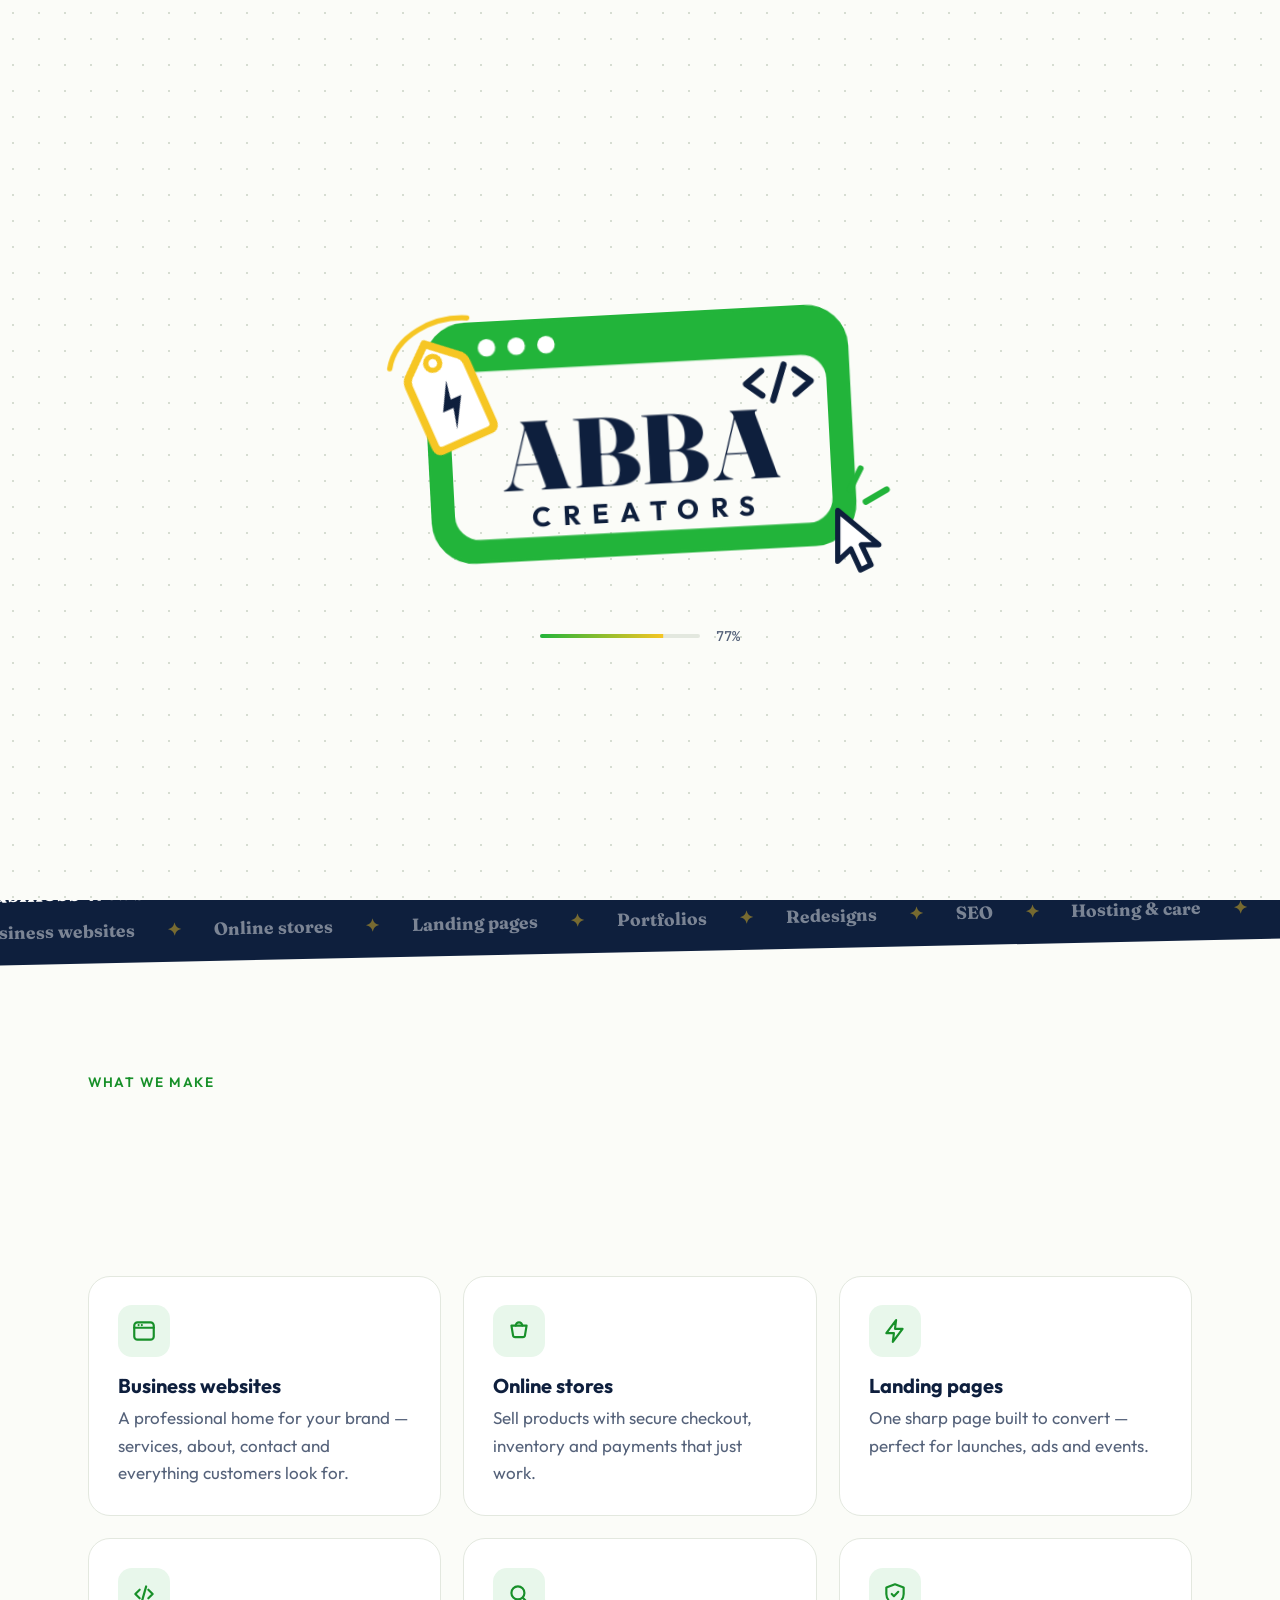
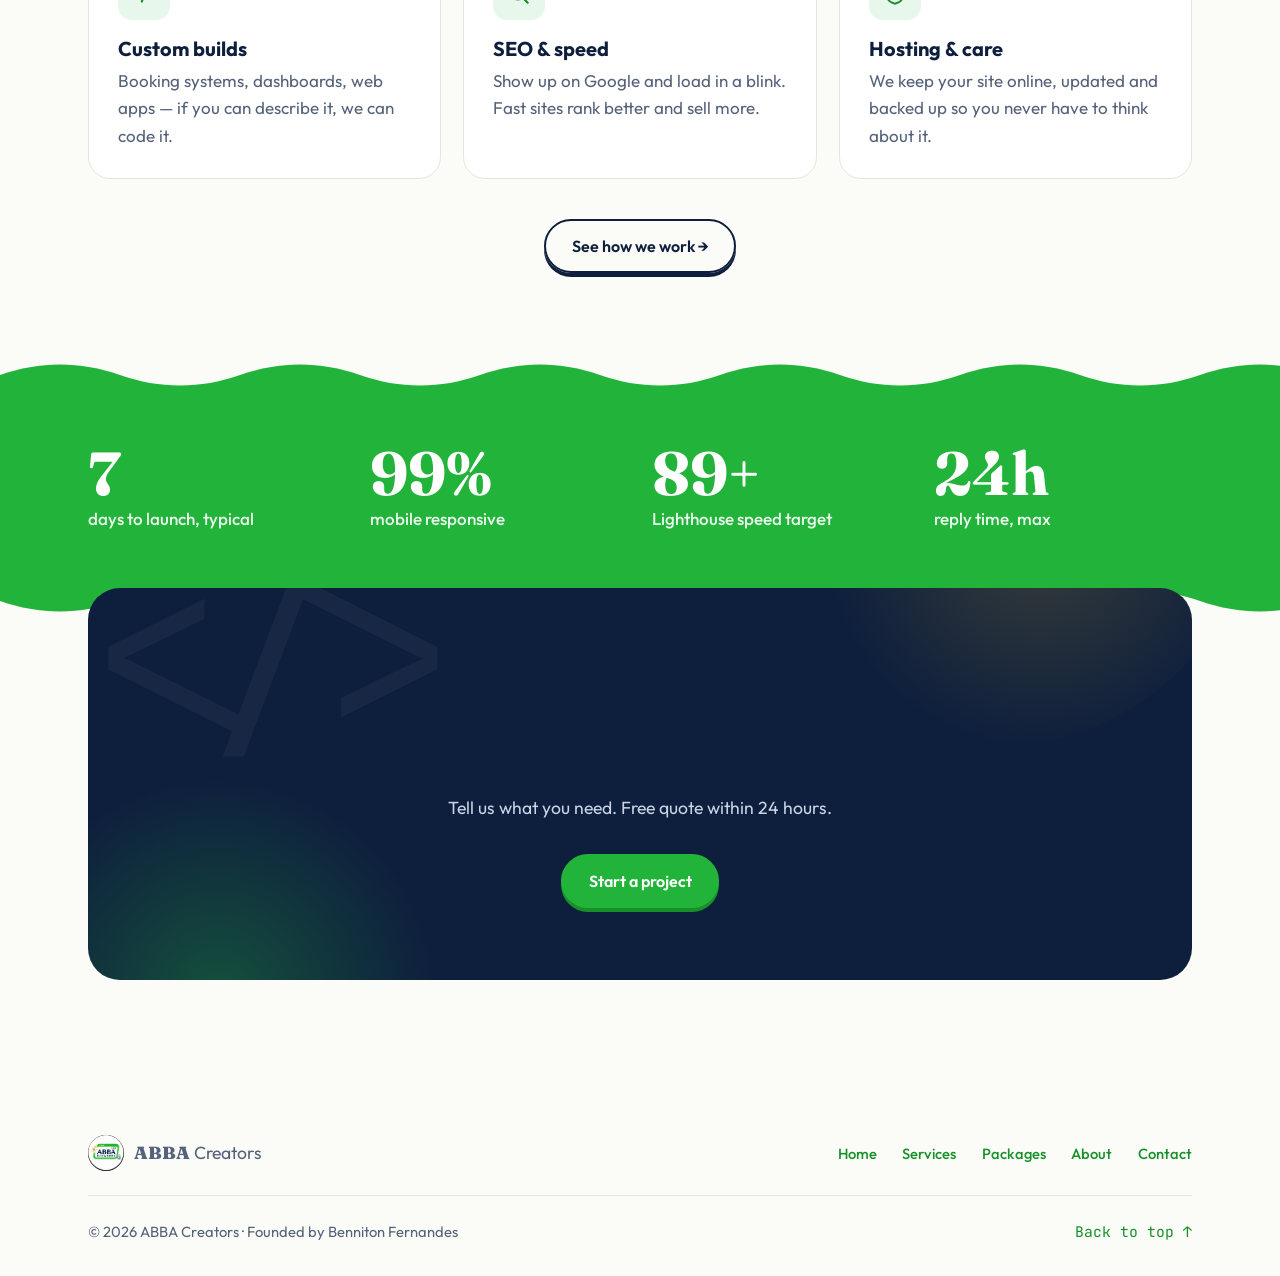
==== commit 4717666b: "Add animated logo preloader Rebuilds the ABBA Creators logo as an inline SVG and animates it piece b" ====
--- a/index.html
+++ b/index.html
@@ -11,8 +11,11 @@
 <link href="https://fonts.googleapis.com/css2?family=Fraunces:opsz,wght@9..144,700;9..144,900&family=Outfit:wght@400;500;600;700&family=JetBrains+Mono:wght@500&display=swap" rel="stylesheet">
 <link rel="stylesheet" href="styles.css">
 <link rel="stylesheet" href="fx.css">
+<link rel="stylesheet" href="preloader.css">
+<script>try{if(!sessionStorage.getItem("abba-loaded")&&!matchMedia("(prefers-reduced-motion: reduce)").matches){var h=document.documentElement;h.classList.add("preload");setTimeout(function(){h.classList.remove("preload");var l=document.querySelector(".loader");if(l)l.remove()},8000)}}catch(e){}</script>
 </head>
 <body>
+<script src="preloader.js"></script>
 
 <header class="nav" id="top">
   <a href="index.html" class="brand" aria-label="ABBA Creators home">
--- a/preloader.css
+++ b/preloader.css
@@ -0,0 +1,88 @@
+/* =========================================================
+   ABBA Creators — animated logo preloader
+   Shown once per browser session (see preloader.js)
+   ========================================================= */
+html.preload body { overflow: hidden; }
+/* hold headline animations until the loader has gone */
+html.preload .split .w { opacity: 0 !important; transform: translateY(.55em) rotate(3deg) !important; transition: none !important; }
+
+.loader {
+  position: fixed; inset: 0; z-index: 2000;
+  display: grid; place-items: center; align-content: center; gap: 1.4rem;
+  background: var(--bg, #fbfcf8);
+  background-image: radial-gradient(circle, #d6ddd2 1.2px, transparent 1.2px);
+  background-size: 26px 26px;
+  clip-path: circle(150% at var(--cx, 50%) var(--cy, 50%));
+}
+.loader.out { transition: clip-path .75s cubic-bezier(.7,0,.3,1); clip-path: circle(0 at var(--cx, 50%) var(--cy, 50%)); }
+
+.loader-logo { width: min(560px, 88vw); height: auto; overflow: visible; }
+.loader-meta {
+  display: flex; align-items: center; gap: 1rem;
+  font: 500 .85rem "JetBrains Mono", ui-monospace, monospace; color: #55627a;
+  opacity: 0; animation: lp-fade .4s ease .2s forwards;
+}
+.loader-bar { width: 160px; height: 4px; border-radius: 4px; background: #e3e8df; overflow: hidden; }
+.loader-bar i { display: block; height: 100%; width: 100%; background: linear-gradient(90deg, #22b43a, #f6c623); transform-origin: left; transform: scaleX(var(--lp, 0)); }
+.loader.out .loader-logo, .loader.out .loader-meta { transition: opacity .35s, transform .7s cubic-bezier(.7,0,.3,1); opacity: 0; }
+
+/* --- frame: outline draws, then fills --- */
+.lg-frame { transform-box: fill-box; transform-origin: center; animation: lp-pop .6s cubic-bezier(.3,1.5,.5,1) .55s both; }
+.lg-outline { fill: none; stroke: #22b43a; stroke-width: 6; stroke-dasharray: 1; stroke-dashoffset: 1; animation: lp-draw .7s cubic-bezier(.6,0,.3,1) forwards; }
+.lg-fill { opacity: 0; animation: lp-fade .3s ease .55s forwards; }
+.lg-dot { transform-box: fill-box; transform-origin: center; transform: scale(0); animation: lp-scale .4s cubic-bezier(.3,1.8,.5,1) forwards; }
+.lg-dot:nth-of-type(1) { animation-delay: .9s; }
+.lg-dot:nth-of-type(2) { animation-delay: 1s; }
+.lg-dot:nth-of-type(3) { animation-delay: 1.1s; }
+
+/* --- </> draws in --- */
+.lg-code path { fill: none; stroke: #0e1f3d; stroke-width: 7; stroke-linecap: round; stroke-linejoin: round; stroke-dasharray: 1; stroke-dashoffset: 1; animation: lp-draw .35s ease forwards; }
+.lg-code path:nth-child(1) { animation-delay: 1.55s; }
+.lg-code path:nth-child(2) { animation-delay: 1.7s; }
+.lg-code path:nth-child(3) { animation-delay: 1.85s; }
+
+/* --- ABBA letters rise, CREATORS tracks in --- */
+.lg-abba { font: 900 112px "Fraunces", Georgia, serif; fill: #0e1f3d; }
+.lg-abba text { transform: translateY(120px); animation: lp-rise .6s cubic-bezier(.2,.9,.3,1.15) forwards; }
+.lg-abba text:nth-child(1) { animation-delay: 1.05s; }
+.lg-abba text:nth-child(2) { animation-delay: 1.13s; }
+.lg-abba text:nth-child(3) { animation-delay: 1.21s; }
+.lg-abba text:nth-child(4) { animation-delay: 1.29s; }
+.lg-creators { font: 700 31px "Outfit", system-ui, sans-serif; fill: #0e1f3d; letter-spacing: 13px; opacity: 0; animation: lp-track .8s cubic-bezier(.2,.8,.2,1) 1.45s forwards; }
+
+/* --- price tag drops in on its string and swings --- */
+.lg-tag { transform: translateY(-260px); animation: lp-drop .7s cubic-bezier(.3,1.4,.5,1) 1.7s forwards; }
+.lg-swing { transform-box: fill-box; transform-origin: 50% 12%; animation: lp-swing 2.4s ease-in-out 2.2s infinite; rotate: -24deg; }
+.lg-tag-body { fill: #fff; stroke: #f6c623; stroke-width: 9; stroke-linejoin: round; }
+.lg-tag-hole { fill: none; stroke: #f6c623; stroke-width: 6; }
+.lg-bolt { fill: #0e1f3d; }
+.lg-string { fill: none; stroke: #f6c623; stroke-width: 6; stroke-linecap: round; stroke-dasharray: 1; stroke-dashoffset: 1; animation: lp-draw .4s ease 2.1s forwards; }
+
+/* --- cursor flies in and clicks --- */
+.lg-cursor { transform: translate(260px, 200px) rotate(25deg); opacity: 0; animation: lp-fly .65s cubic-bezier(.3,0,.2,1) 2.05s forwards; }
+.lg-cursor path { fill: #fff; stroke: #0e1f3d; stroke-width: 6; stroke-linejoin: round; }
+.lg-cursor-in { transform-box: fill-box; transform-origin: 0 0; animation: lp-click .25s ease 2.75s; }
+.lg-ticks line { stroke: #22b43a; stroke-width: 7; stroke-linecap: round; stroke-dasharray: 1; stroke-dashoffset: 1; animation: lp-draw .25s ease-out 2.85s forwards; }
+.lg-ticks line:nth-child(2) { animation-delay: 2.92s; }
+
+@keyframes lp-draw  { to { stroke-dashoffset: 0; } }
+@keyframes lp-fade  { to { opacity: 1; } }
+@keyframes lp-scale { to { transform: scale(1); } }
+@keyframes lp-pop   { 0% { transform: scale(1); } 40% { transform: scale(1.05); } 100% { transform: scale(1); } }
+@keyframes lp-rise  { to { transform: translateY(0); } }
+@keyframes lp-track { from { opacity: 0; letter-spacing: 40px; } to { opacity: 1; letter-spacing: 13px; } }
+@keyframes lp-drop  { to { transform: translateY(0); } }
+@keyframes lp-swing { 0%, 100% { rotate: -24deg; } 50% { rotate: -8deg; } }
+@keyframes lp-fly   { to { transform: translate(0, 0) rotate(0); opacity: 1; } }
+@keyframes lp-click { 50% { transform: scale(.82); } }
+
+/* nav logo: little pop when the loader hands over, then an idle wiggle */
+.brand img.landed { animation: logo-land .6s cubic-bezier(.3,1.8,.5,1); }
+@keyframes logo-land { from { transform: scale(.4) rotate(-30deg); } }
+.brand img { animation: logo-idle 7s ease-in-out 4s infinite; }
+@keyframes logo-idle { 0%, 88%, 100% { rotate: 0deg; } 91% { rotate: -12deg; } 94% { rotate: 9deg; } 97% { rotate: -4deg; } }
+
+@media (prefers-reduced-motion: reduce) {
+  .loader { display: none; }
+  .brand img { animation: none; }
+}
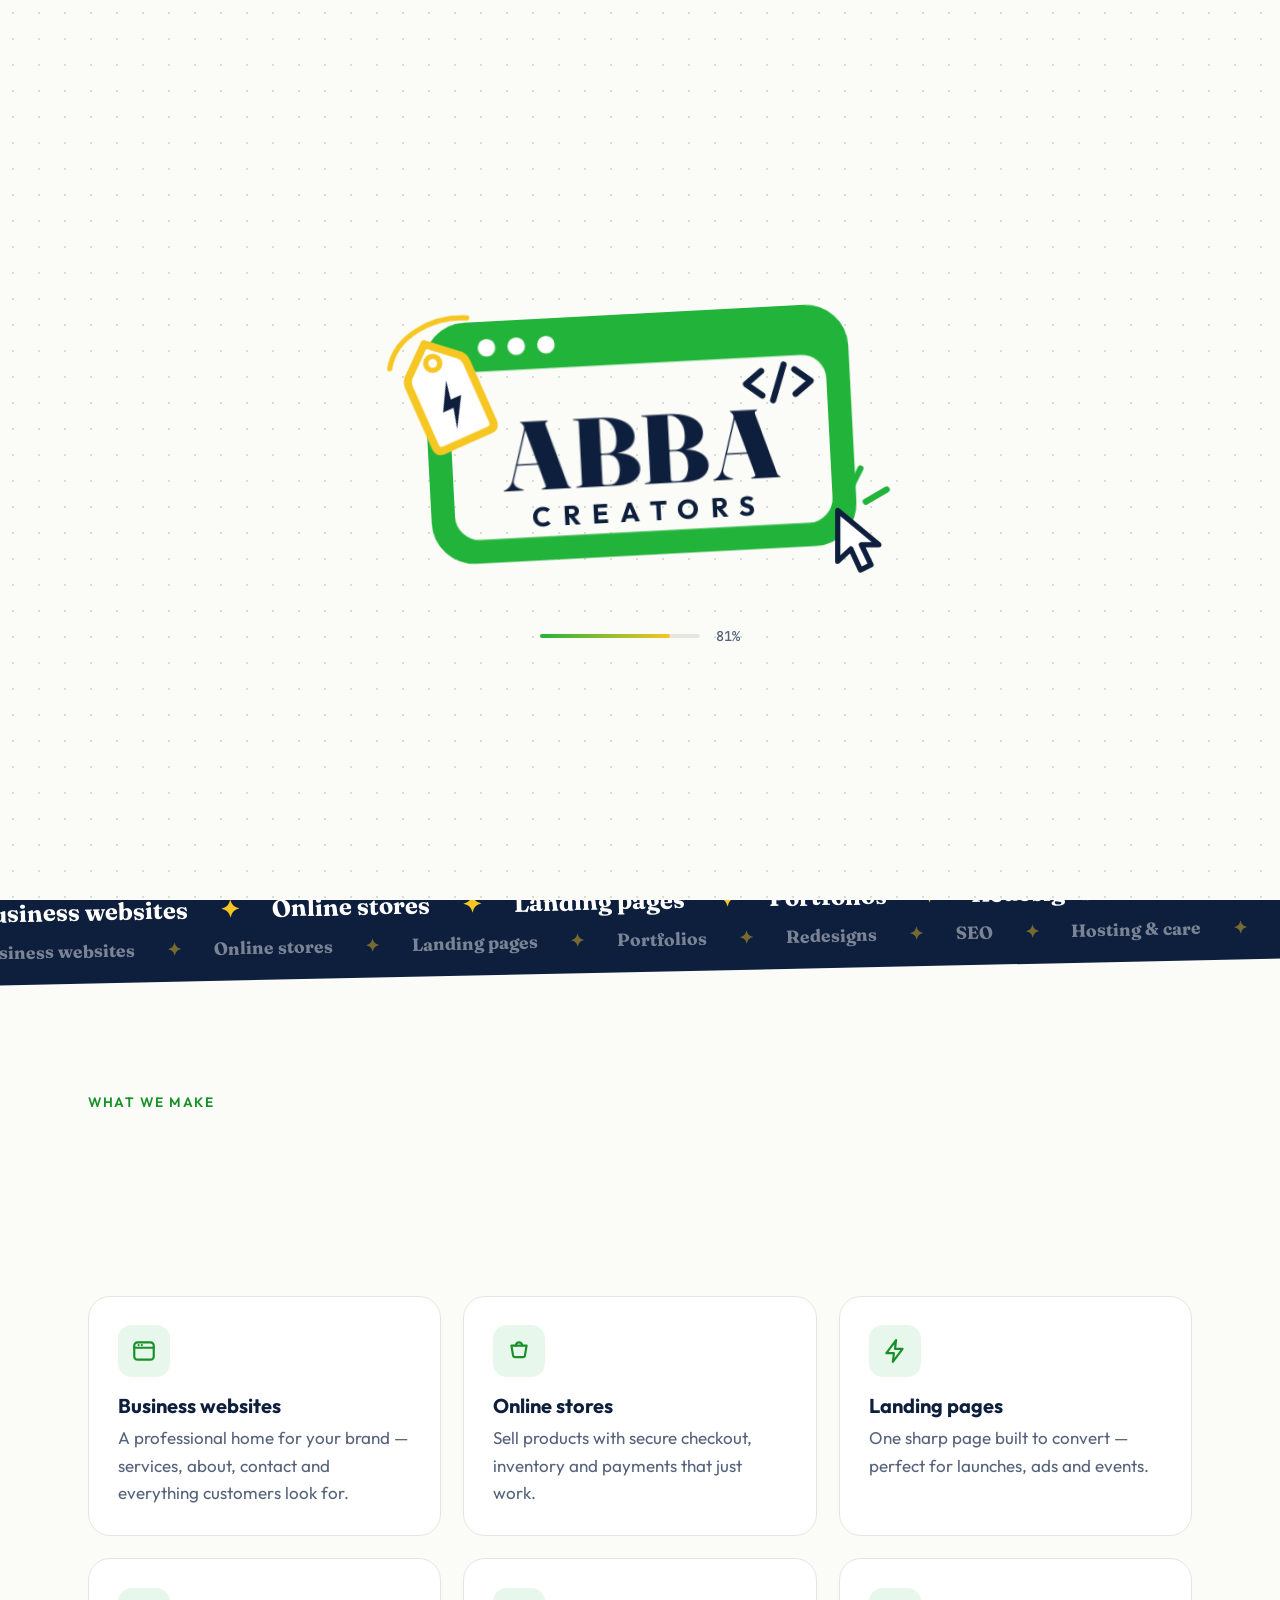
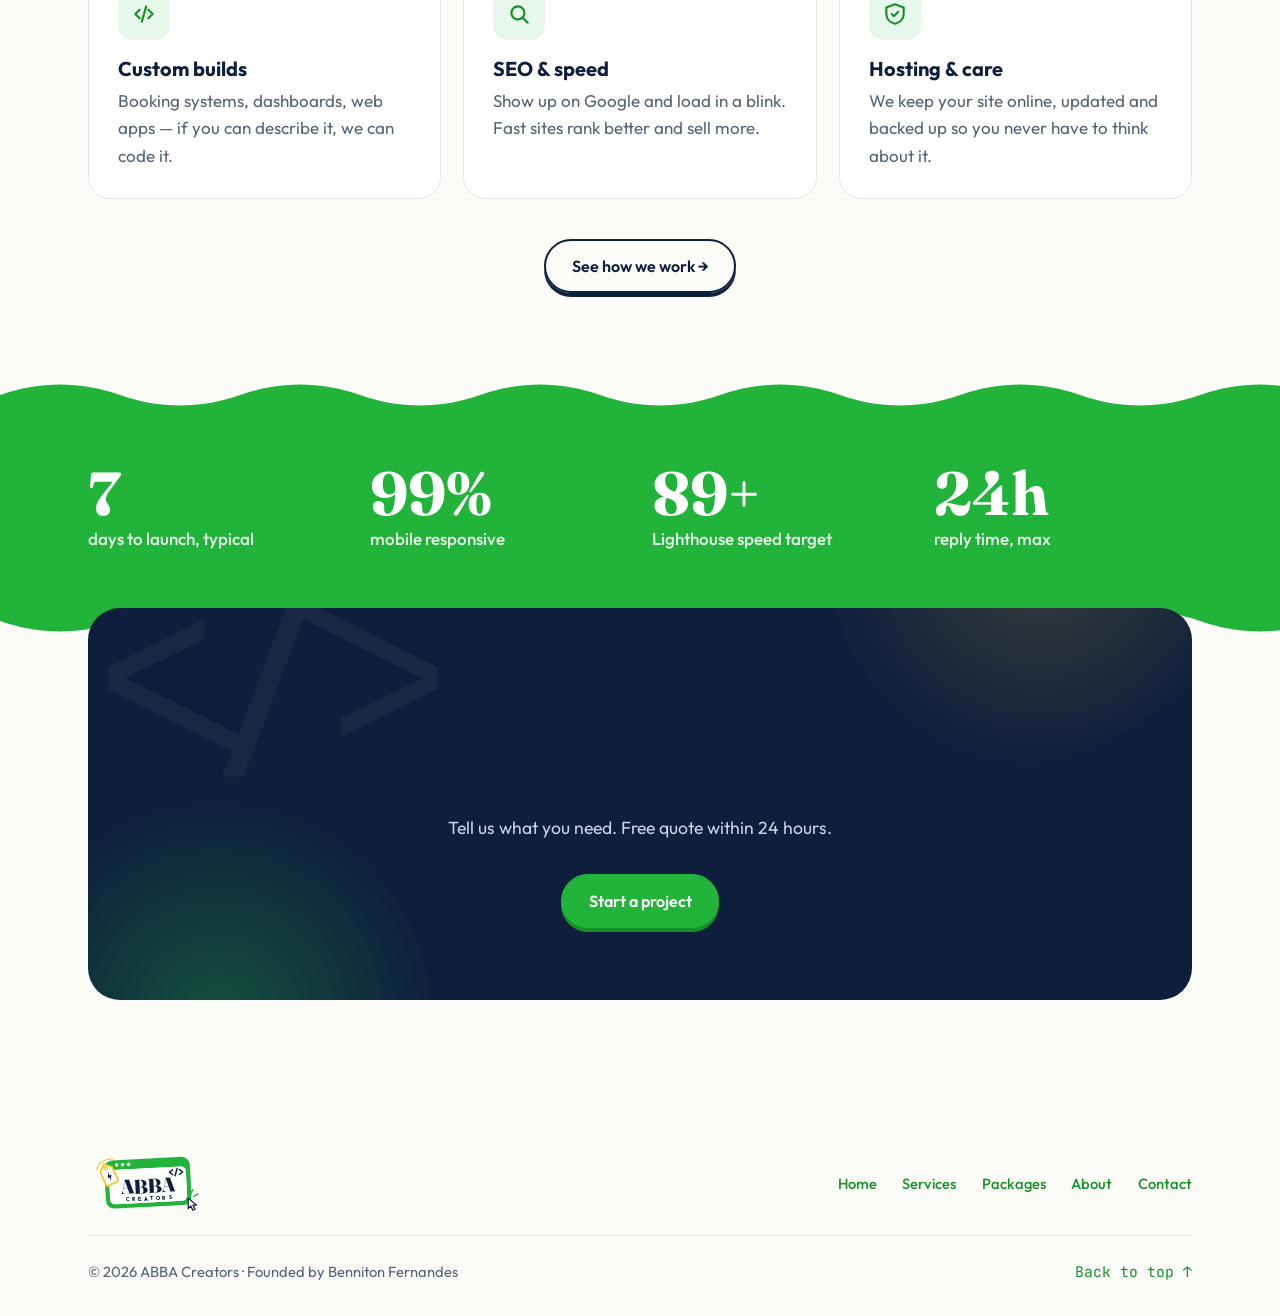
==== commit 90e3d478: "Replace nav/footer logo with inline animated SVG The nav showed the small round logo image next to t" ====
--- a/index.html
+++ b/index.html
@@ -9,18 +9,34 @@
 <link rel="preconnect" href="https://fonts.googleapis.com">
 <link rel="preconnect" href="https://fonts.gstatic.com" crossorigin>
 <link href="https://fonts.googleapis.com/css2?family=Fraunces:opsz,wght@9..144,700;9..144,900&family=Outfit:wght@400;500;600;700&family=JetBrains+Mono:wght@500&display=swap" rel="stylesheet">
-<link rel="stylesheet" href="styles.css">
-<link rel="stylesheet" href="fx.css">
-<link rel="stylesheet" href="preloader.css">
+<link rel="stylesheet" href="styles.css?v=4">
+<link rel="stylesheet" href="fx.css?v=4">
+<link rel="stylesheet" href="preloader.css?v=4">
 <script>try{if(!sessionStorage.getItem("abba-loaded")&&!matchMedia("(prefers-reduced-motion: reduce)").matches){var h=document.documentElement;h.classList.add("preload");setTimeout(function(){h.classList.remove("preload");var l=document.querySelector(".loader");if(l)l.remove()},8000)}}catch(e){}</script>
 </head>
 <body>
-<script src="preloader.js"></script>
+<script src="preloader.js?v=4"></script>
 
 <header class="nav" id="top">
   <a href="index.html" class="brand" aria-label="ABBA Creators home">
-    <img src="assets/logo.webp" alt="" width="44" height="44">
-    <span><b>ABBA</b> Creators</span>
+    <svg class="brand-logo" width="110" height="54" viewBox="-12 50 632 314" role="img" aria-label="ABBA Creators">
+      <g transform="rotate(-3 320 205)">
+        <path class="bl-frame" fill-rule="evenodd" d="M126 70h388a46 46 0 0 1 46 46v178a46 46 0 0 1-46 46H126a46 46 0 0 1-46-46V116a46 46 0 0 1 46-46zM132 124a28 28 0 0 0-28 28v136a28 28 0 0 0 28 28h376a28 28 0 0 0 28-28V152a28 28 0 0 0-28-28z"/>
+        <path class="bl-panel" d="M132 124h376a28 28 0 0 1 28 28v136a28 28 0 0 1-28 28H132a28 28 0 0 1-28-28V152a28 28 0 0 1 28-28z"/>
+        <circle class="bl-dot" cx="150" cy="97" r="10"/><circle class="bl-dot" cx="184" cy="97" r="10"/><circle class="bl-dot" cx="218" cy="97" r="10"/>
+        <path class="bl-code" d="M462 140 L444 154 L462 168 M488 134 L474 174 M500 140 L518 154 L500 168"/>
+        <text class="bl-abba" x="320" y="262" text-anchor="middle">ABBA</text>
+        <text class="bl-creators" x="326" y="304" text-anchor="middle">CREATORS</text>
+      </g>
+      <path class="bl-string" d="M34 130 C 40 92, 84 70, 122 72"/>
+      <g class="bl-tag" transform="translate(4 112)">
+        <path class="bl-tag-body" d="M30 0 L62 28 Q66 32 66 38 V112 Q66 120 58 120 H2 Q-6 120 -6 112 V38 Q-6 32 -2 28 Z"/>
+        <circle class="bl-tag-hole" cx="30" cy="24" r="8"/>
+        <path class="bl-bolt" d="M36 48 L18 80 H31 L25 104 L45 70 H32 Z"/>
+      </g>
+      <g transform="translate(546 292)"><path class="bl-cursor" d="M0 0 L0 58 L15 44 L26 68 L38 62 L27 39 L47 39 Z"/></g>
+      <path class="bl-ticks" d="M560 268 L572 244 M578 282 L602 268"/>
+    </svg>
   </a>
   <nav class="nav-links" id="nav-links" aria-label="Main">
     <a href="index.html" aria-current="page">Home</a>
@@ -140,7 +156,24 @@
 
 <footer class="footer">
   <div class="footer-top">
-    <div class="brand"><img src="assets/logo.webp" alt="" width="36" height="36"><span><b>ABBA</b> Creators</span></div>
+    <a href="index.html" class="brand brand-foot" aria-label="ABBA Creators home"><svg class="brand-logo" width="110" height="54" viewBox="-12 50 632 314" aria-hidden="true">
+      <g transform="rotate(-3 320 205)">
+        <path class="bl-frame" fill-rule="evenodd" d="M126 70h388a46 46 0 0 1 46 46v178a46 46 0 0 1-46 46H126a46 46 0 0 1-46-46V116a46 46 0 0 1 46-46zM132 124a28 28 0 0 0-28 28v136a28 28 0 0 0 28 28h376a28 28 0 0 0 28-28V152a28 28 0 0 0-28-28z"/>
+        <path class="bl-panel" d="M132 124h376a28 28 0 0 1 28 28v136a28 28 0 0 1-28 28H132a28 28 0 0 1-28-28V152a28 28 0 0 1 28-28z"/>
+        <circle class="bl-dot" cx="150" cy="97" r="10"/><circle class="bl-dot" cx="184" cy="97" r="10"/><circle class="bl-dot" cx="218" cy="97" r="10"/>
+        <path class="bl-code" d="M462 140 L444 154 L462 168 M488 134 L474 174 M500 140 L518 154 L500 168"/>
+        <text class="bl-abba" x="320" y="262" text-anchor="middle">ABBA</text>
+        <text class="bl-creators" x="326" y="304" text-anchor="middle">CREATORS</text>
+      </g>
+      <path class="bl-string" d="M34 130 C 40 92, 84 70, 122 72"/>
+      <g class="bl-tag" transform="translate(4 112)">
+        <path class="bl-tag-body" d="M30 0 L62 28 Q66 32 66 38 V112 Q66 120 58 120 H2 Q-6 120 -6 112 V38 Q-6 32 -2 28 Z"/>
+        <circle class="bl-tag-hole" cx="30" cy="24" r="8"/>
+        <path class="bl-bolt" d="M36 48 L18 80 H31 L25 104 L45 70 H32 Z"/>
+      </g>
+      <g transform="translate(546 292)"><path class="bl-cursor" d="M0 0 L0 58 L15 44 L26 68 L38 62 L27 39 L47 39 Z"/></g>
+      <path class="bl-ticks" d="M560 268 L572 244 M578 282 L602 268"/>
+    </svg></a>
     <nav class="footer-links" aria-label="Footer">
       <a href="index.html">Home</a><a href="services.html">Services</a><a href="packages.html">Packages</a><a href="about.html">About</a><a href="contact.html">Contact</a>
     </nav>
@@ -151,7 +184,7 @@
   </div>
 </footer>
 
-<script src="script.js"></script>
-<script src="fx.js"></script>
+<script src="script.js?v=4"></script>
+<script src="fx.js?v=4"></script>
 </body>
 </html>
--- a/styles.css
+++ b/styles.css
@@ -66,8 +66,6 @@
 }
 .nav.scrolled { border-bottom-color: var(--line); }
 .brand { display: flex; align-items: center; gap: .6rem; text-decoration: none; font-size: 1.1rem; }
-.brand img { border-radius: 50%; }
-.brand b { font-family: var(--display); font-weight: 900; }
 .nav-links { display: flex; gap: 2rem; }
 .nav-links a { text-decoration: none; font-weight: 500; color: var(--muted); position: relative; }
 .nav-links a::after {
@@ -486,3 +484,31 @@
 .contact-inner { padding-top: clamp(3.5rem, 8vw, 6rem); }
 .contact-title { font-size: clamp(2.3rem, 5vw, 3.6rem); }
 @media (max-width: 960px) { .nav-toggle { display: grid; } }
+
+/* ---------- inline logo (nav + footer) ---------- */
+.brand-logo { display: block; height: 64px; width: auto; overflow: visible; }
+.brand-foot .brand-logo { height: 56px; }
+.bl-frame { fill: var(--green); }
+.bl-panel { fill: #fff; }
+.bl-dot { fill: #fff; }
+.bl-code, .bl-ticks { fill: none; stroke-width: 8; stroke-linecap: round; stroke-linejoin: round; }
+.bl-code { stroke: var(--navy); }
+.bl-ticks { stroke: var(--green); }
+.bl-abba { font: 900 112px var(--display); fill: var(--navy); }
+.bl-creators { font: 700 31px var(--body); fill: var(--navy); letter-spacing: 13px; }
+.bl-string { fill: none; stroke: var(--yellow); stroke-width: 7; stroke-linecap: round; }
+.bl-tag-body { fill: #fff; stroke: var(--yellow); stroke-width: 10; stroke-linejoin: round; }
+.bl-tag-hole { fill: none; stroke: var(--yellow); stroke-width: 7; }
+.bl-bolt { fill: var(--navy); }
+.bl-cursor { fill: #fff; stroke: var(--navy); stroke-width: 7; stroke-linejoin: round; }
+/* idle life: tag swings, cursor clicks now and then */
+.bl-tag { transform-box: fill-box; transform-origin: 50% 12%; rotate: -24deg; animation: bl-swing 3s ease-in-out infinite; }
+@keyframes bl-swing { 0%, 100% { rotate: -26deg; } 50% { rotate: -12deg; } }
+.bl-cursor { transform-box: fill-box; transform-origin: 0 0; animation: bl-click 4s ease-in-out infinite; }
+@keyframes bl-click { 0%, 80%, 100% { transform: none; } 85% { transform: scale(.8); } }
+.bl-ticks { animation: bl-ticks 4s ease-in-out infinite; }
+@keyframes bl-ticks { 0%, 82% { opacity: 0; } 86%, 96% { opacity: 1; } 100% { opacity: 0; } }
+.brand-logo { transition: transform .4s cubic-bezier(.3,1.6,.5,1); }
+.brand:hover .brand-logo { transform: rotate(-3deg) scale(1.06); }
+.brand:hover .bl-tag { animation-duration: .8s; }
+@media (max-width: 640px) { .brand-logo { height: 52px; } }
--- a/fx.css
+++ b/fx.css
@@ -146,8 +146,6 @@
 @keyframes shine { 0%, 70% { left: -60%; } 100% { left: 130%; } }
 
 /* ---------- logo wiggle ---------- */
-.brand img { transition: transform .5s cubic-bezier(.3,1.6,.5,1); }
-.brand:hover img { transform: rotate(-14deg) scale(1.1); }
 
 /* ---------- marquee: second row going the other way ---------- */
 .marquee-track.rev { animation-direction: reverse; animation-duration: 38s; margin-top: .4rem; opacity: .45; font-size: 1.1rem; }
--- a/preloader.css
+++ b/preloader.css
@@ -76,13 +76,10 @@
 @keyframes lp-fly   { to { transform: translate(0, 0) rotate(0); opacity: 1; } }
 @keyframes lp-click { 50% { transform: scale(.82); } }
 
-/* nav logo: little pop when the loader hands over, then an idle wiggle */
-.brand img.landed { animation: logo-land .6s cubic-bezier(.3,1.8,.5,1); }
+/* nav logo: little pop when the loader hands over, logo idles via styles.css */
+.brand-logo.landed { animation: logo-land .6s cubic-bezier(.3,1.8,.5,1); }
 @keyframes logo-land { from { transform: scale(.4) rotate(-30deg); } }
-.brand img { animation: logo-idle 7s ease-in-out 4s infinite; }
-@keyframes logo-idle { 0%, 88%, 100% { rotate: 0deg; } 91% { rotate: -12deg; } 94% { rotate: 9deg; } 97% { rotate: -4deg; } }
 
 @media (prefers-reduced-motion: reduce) {
   .loader { display: none; }
-  .brand img { animation: none; }
 }
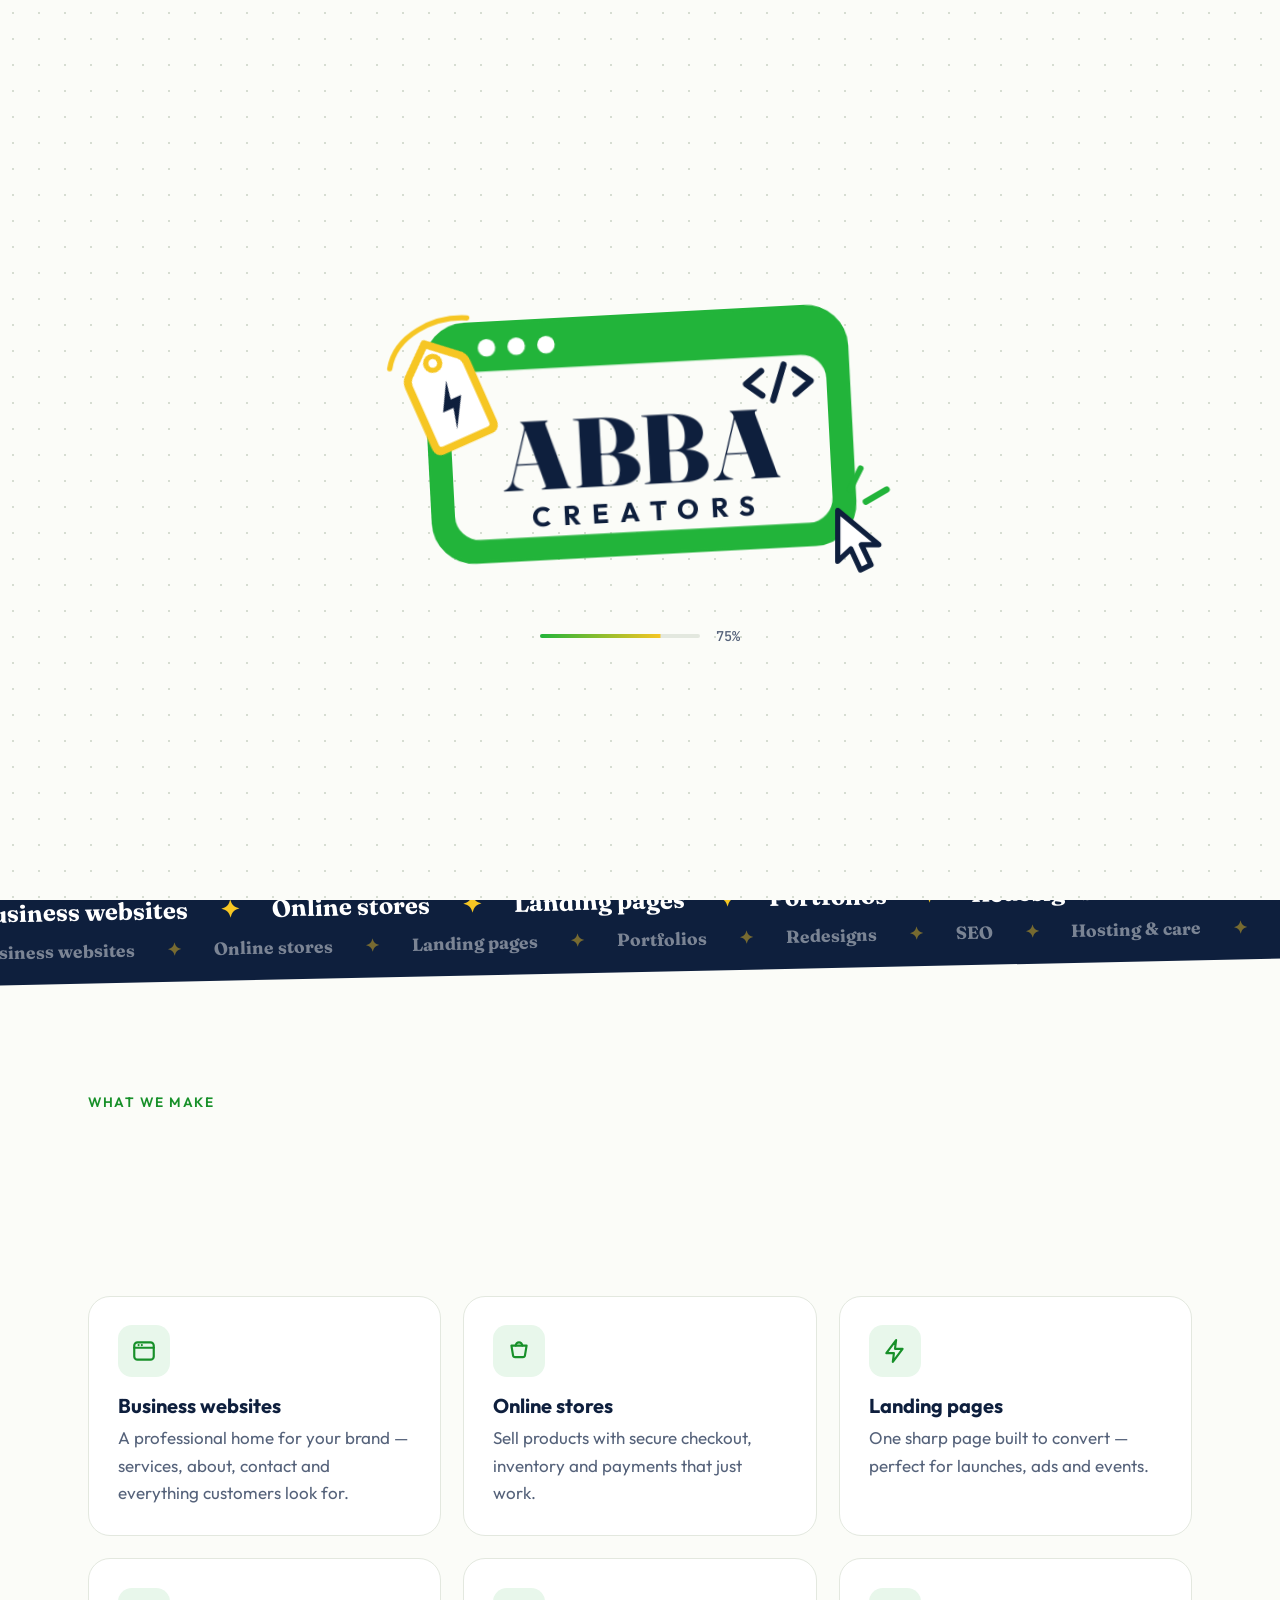
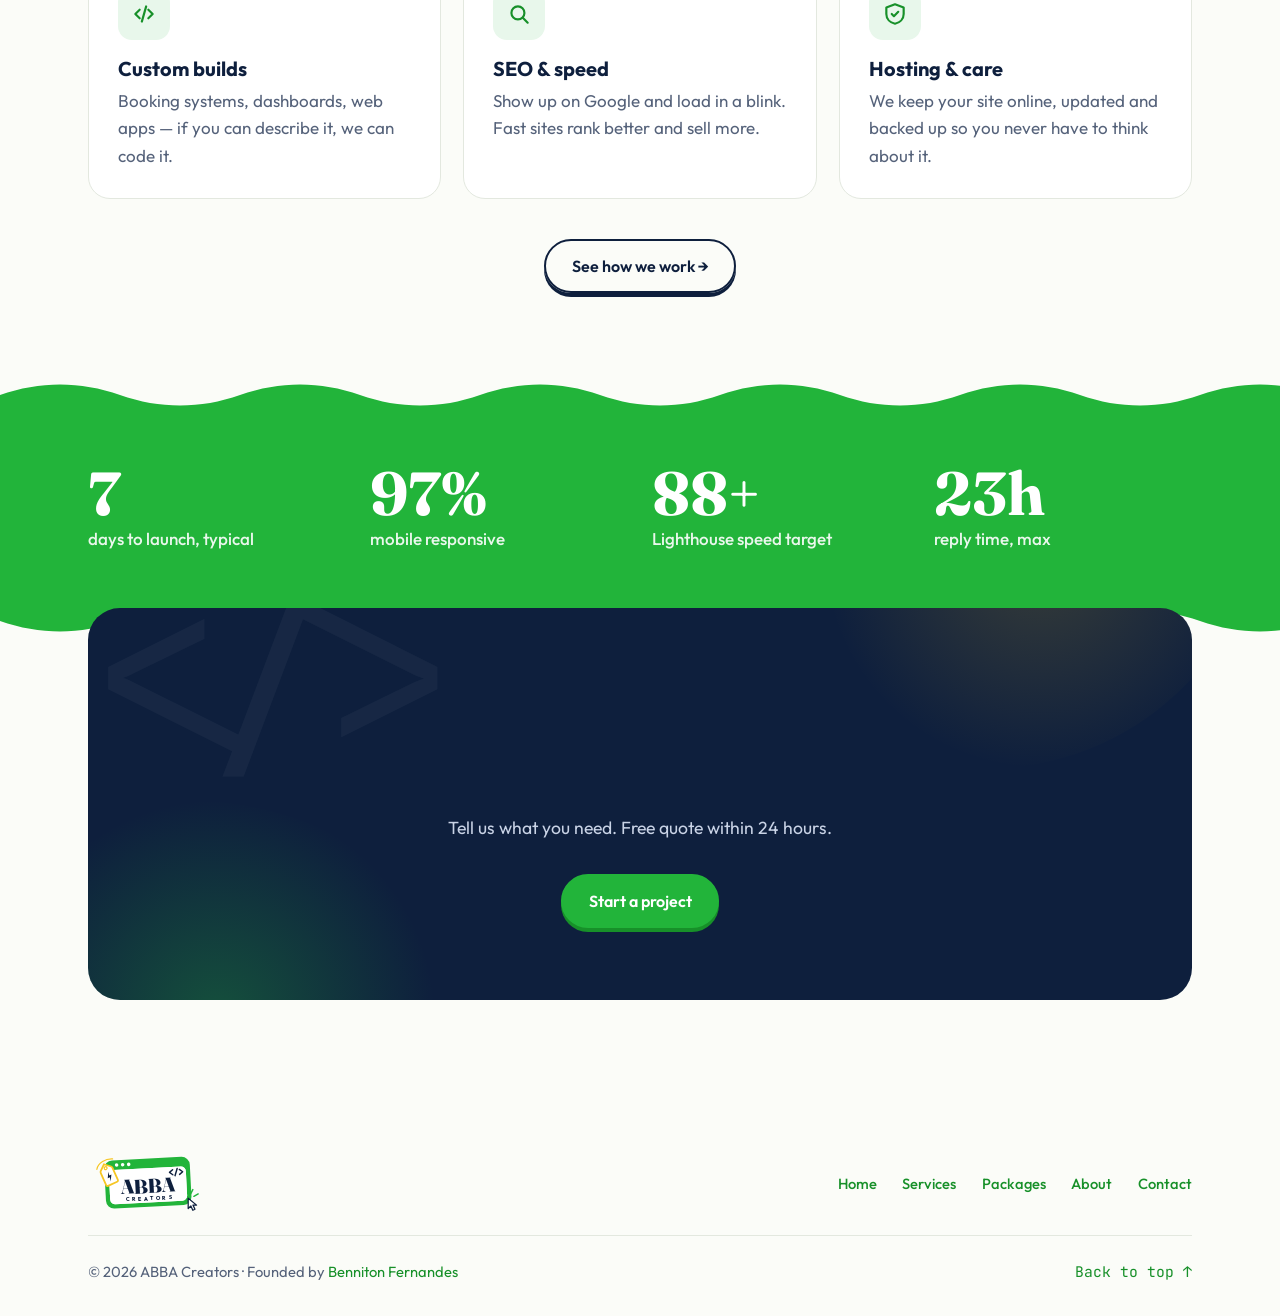
==== commit 98091381: "Link founder portfolio and add selected work - About: founder bio and skills taken from Benniton's p" ====
--- a/index.html
+++ b/index.html
@@ -9,13 +9,13 @@
 <link rel="preconnect" href="https://fonts.googleapis.com">
 <link rel="preconnect" href="https://fonts.gstatic.com" crossorigin>
 <link href="https://fonts.googleapis.com/css2?family=Fraunces:opsz,wght@9..144,700;9..144,900&family=Outfit:wght@400;500;600;700&family=JetBrains+Mono:wght@500&display=swap" rel="stylesheet">
-<link rel="stylesheet" href="styles.css?v=4">
-<link rel="stylesheet" href="fx.css?v=4">
-<link rel="stylesheet" href="preloader.css?v=4">
+<link rel="stylesheet" href="styles.css?v=5">
+<link rel="stylesheet" href="fx.css?v=5">
+<link rel="stylesheet" href="preloader.css?v=5">
 <script>try{if(!sessionStorage.getItem("abba-loaded")&&!matchMedia("(prefers-reduced-motion: reduce)").matches){var h=document.documentElement;h.classList.add("preload");setTimeout(function(){h.classList.remove("preload");var l=document.querySelector(".loader");if(l)l.remove()},8000)}}catch(e){}</script>
 </head>
 <body>
-<script src="preloader.js?v=4"></script>
+<script src="preloader.js?v=5"></script>
 
 <header class="nav" id="top">
   <a href="index.html" class="brand" aria-label="ABBA Creators home">
@@ -179,12 +179,12 @@
     </nav>
   </div>
   <div class="footer-bottom">
-    <p>© <span id="year"></span> ABBA Creators · Founded by Benniton Fernandes</p>
+    <p>© <span id="year"></span> ABBA Creators · Founded by <a href="https://portfolio-x2n4.onrender.com/" target="_blank" rel="noopener">Benniton Fernandes</a></p>
     <a href="#top" class="mono">Back to top ↑</a>
   </div>
 </footer>
 
-<script src="script.js?v=4"></script>
-<script src="fx.js?v=4"></script>
+<script src="script.js?v=5"></script>
+<script src="fx.js?v=5"></script>
 </body>
 </html>
--- a/styles.css
+++ b/styles.css
@@ -512,3 +512,51 @@
 .brand:hover .brand-logo { transform: rotate(-3deg) scale(1.06); }
 .brand:hover .bl-tag { animation-duration: .8s; }
 @media (max-width: 640px) { .brand-logo { height: 52px; } }
+
+/* ---------- founder details + selected work ---------- */
+.founder-facts { list-style: none; padding: 0; margin: 1.2rem 0 1.6rem; display: grid; grid-template-columns: repeat(2, minmax(0, 1fr)); gap: .6rem 1.4rem; max-width: 34em; }
+.founder-facts li { color: var(--muted); font-size: .95rem; }
+.founder-facts b { display: block; font-size: .75rem; letter-spacing: .12em; text-transform: uppercase; color: var(--green-dk); }
+.founder-cta { display: flex; flex-wrap: wrap; gap: .8rem; }
+
+.work { grid-template-columns: repeat(2, 1fr); }
+.work-card {
+  display: flex; flex-direction: column; text-decoration: none; color: inherit;
+  background: var(--card); border: 1px solid var(--line); border-radius: var(--radius); overflow: hidden;
+  transition: transform .3s, box-shadow .3s, border-color .3s;
+}
+a.work-card:hover { transform: translateY(-6px); box-shadow: var(--shadow); border-color: var(--green); }
+.work-thumb {
+  position: relative; aspect-ratio: 16 / 8; display: grid; place-items: center; padding-top: 30px;
+  overflow: hidden;
+}
+.work-thumb b {
+  font-family: var(--display); font-weight: 900; font-size: clamp(1.8rem, 3.6vw, 2.8rem);
+  line-height: .95; text-align: center; letter-spacing: -.01em;
+  transition: transform .5s cubic-bezier(.2,.8,.2,1);
+}
+a.work-card:hover .work-thumb b { transform: scale(1.06) rotate(-2deg); }
+.work-bar {
+  position: absolute; top: 0; left: 0; right: 0; height: 30px;
+  display: flex; align-items: center; gap: 5px; padding: 0 12px;
+  background: rgba(0,0,0,.18);
+}
+.work-bar i { width: 8px; height: 8px; border-radius: 50%; background: rgba(255,255,255,.75); }
+.work-bar span { margin-left: 8px; font-size: .68rem; color: rgba(255,255,255,.85); white-space: nowrap; overflow: hidden; text-overflow: ellipsis; }
+.t1 { background: var(--navy); color: #fff; }
+.t1 b { color: var(--yellow); }
+.t2 { background: linear-gradient(135deg, #0f6e8c, #22b4a0); color: #fff; }
+.t3 { background: var(--yellow); color: var(--navy); }
+.t3 .work-bar span { color: var(--navy); }
+.t3 .work-bar i { background: var(--navy); opacity: .5; }
+.t4 { background: #2a2a2a; color: #f2f2f2; }
+.work-meta { padding: 1.4rem 1.6rem 1.6rem; display: flex; flex-direction: column; gap: .4rem; flex: 1; }
+.work-tags { font-size: .75rem; color: var(--green-dk); }
+.work-meta h3 { font-size: 1.25rem; }
+.work-meta p { margin: 0; color: var(--muted); }
+.work-link { margin-top: auto; padding-top: .6rem; font-weight: 600; color: var(--green-dk); }
+.work-card.soon .work-link { color: var(--muted); font-weight: 500; }
+@media (max-width: 640px) {
+  .work { grid-template-columns: 1fr; }
+  .founder-facts { grid-template-columns: 1fr 1fr; }
+}
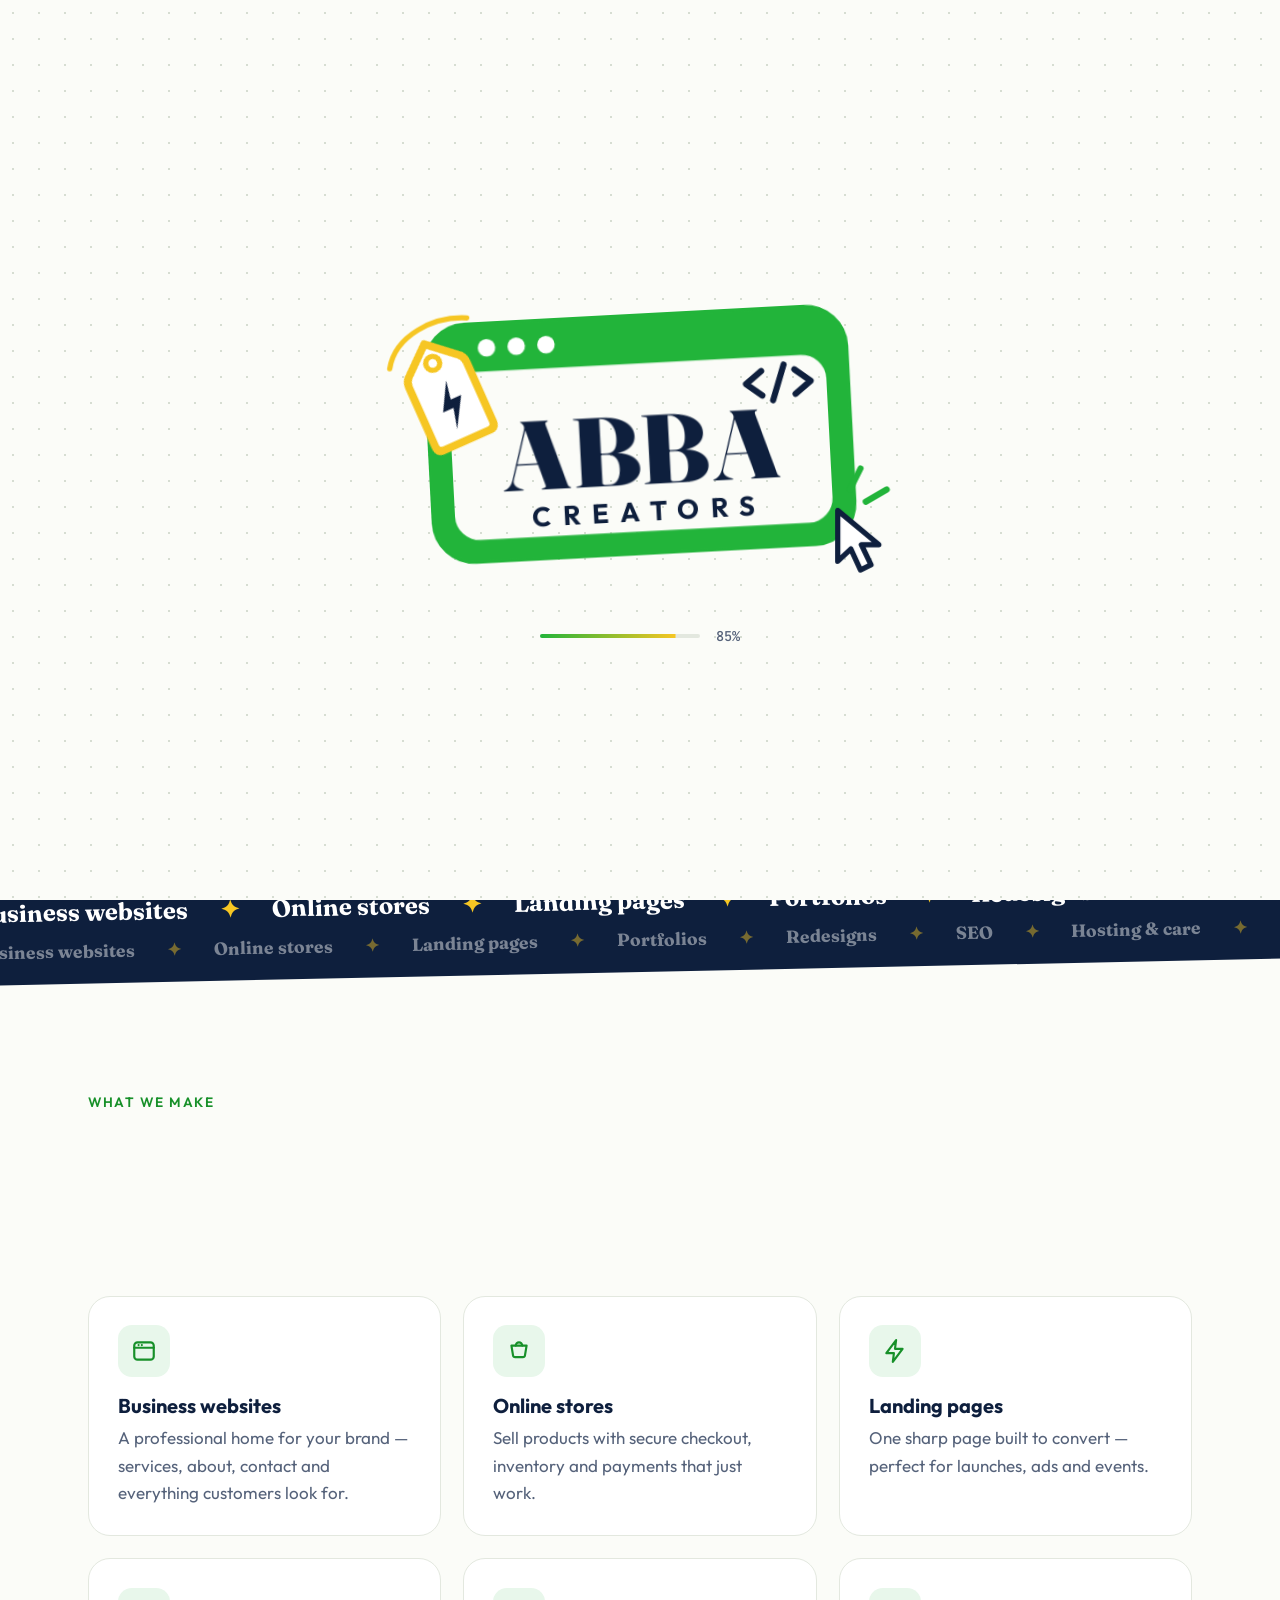
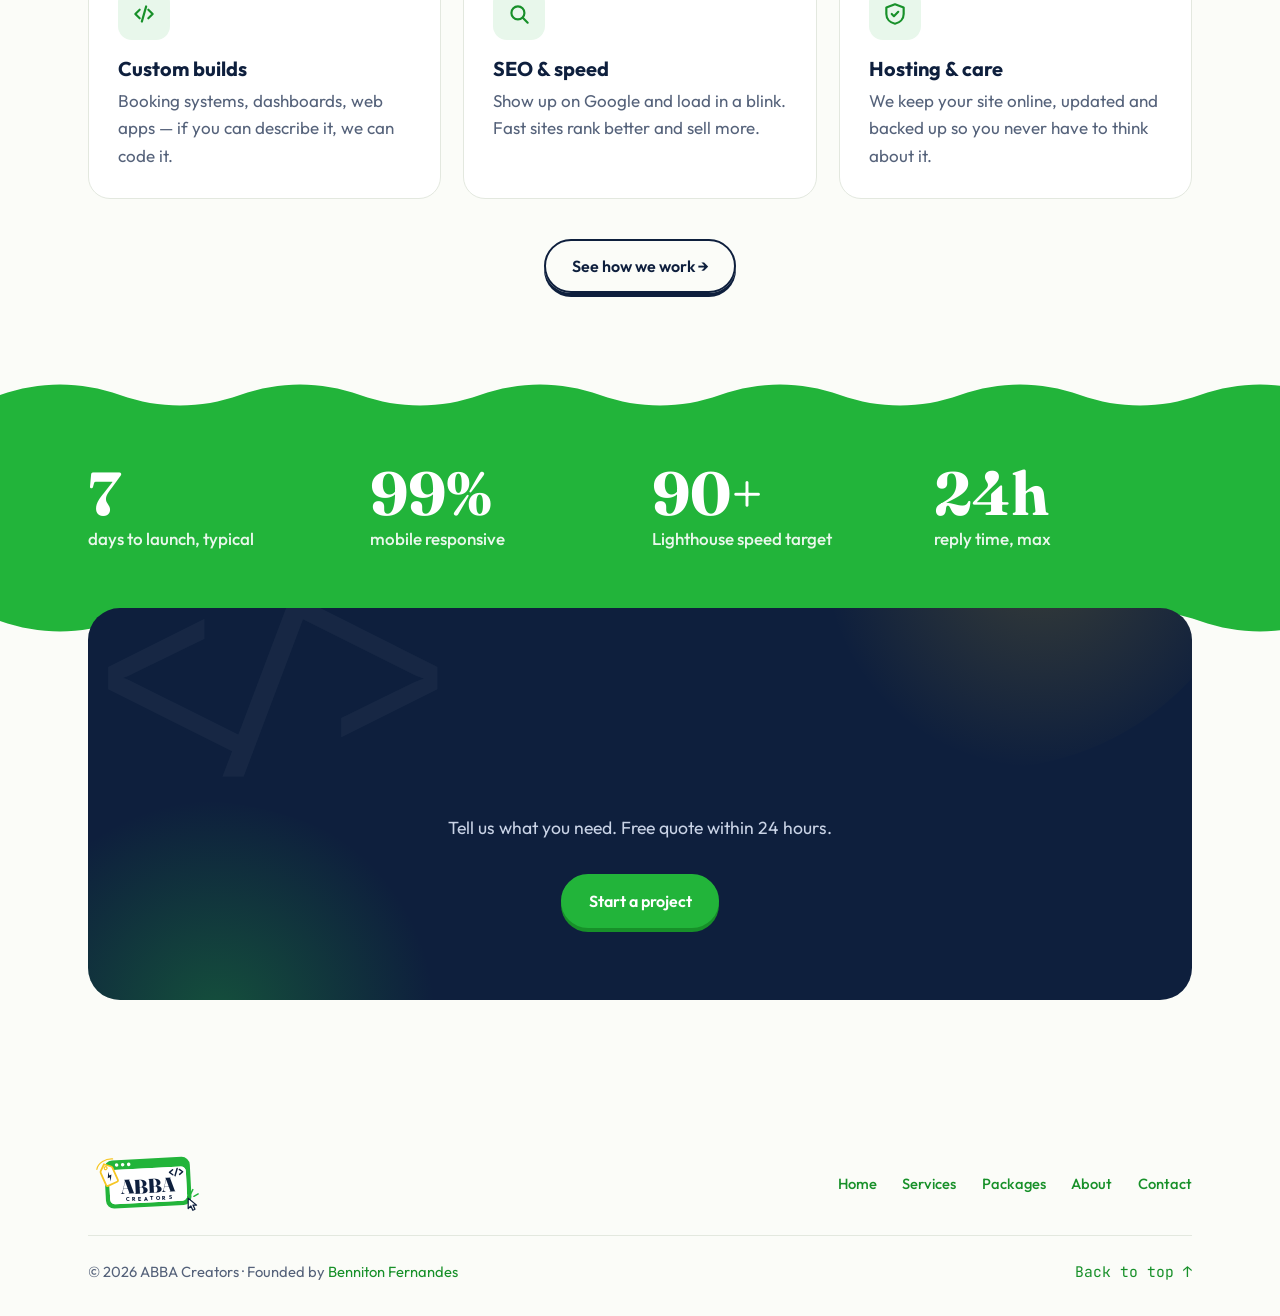
==== commit 6ea110e7: "Use real contact details: WhatsApp and email - Replace placeholder hello@abbacreators.com with benni" ====
--- a/index.html
+++ b/index.html
@@ -9,13 +9,13 @@
 <link rel="preconnect" href="https://fonts.googleapis.com">
 <link rel="preconnect" href="https://fonts.gstatic.com" crossorigin>
 <link href="https://fonts.googleapis.com/css2?family=Fraunces:opsz,wght@9..144,700;9..144,900&family=Outfit:wght@400;500;600;700&family=JetBrains+Mono:wght@500&display=swap" rel="stylesheet">
-<link rel="stylesheet" href="styles.css?v=5">
-<link rel="stylesheet" href="fx.css?v=5">
-<link rel="stylesheet" href="preloader.css?v=5">
+<link rel="stylesheet" href="styles.css?v=8">
+<link rel="stylesheet" href="fx.css?v=8">
+<link rel="stylesheet" href="preloader.css?v=8">
 <script>try{if(!sessionStorage.getItem("abba-loaded")&&!matchMedia("(prefers-reduced-motion: reduce)").matches){var h=document.documentElement;h.classList.add("preload");setTimeout(function(){h.classList.remove("preload");var l=document.querySelector(".loader");if(l)l.remove()},8000)}}catch(e){}</script>
 </head>
 <body>
-<script src="preloader.js?v=5"></script>
+<script src="preloader.js?v=8"></script>
 
 <header class="nav" id="top">
   <a href="index.html" class="brand" aria-label="ABBA Creators home">
@@ -184,7 +184,7 @@
   </div>
 </footer>
 
-<script src="script.js?v=5"></script>
-<script src="fx.js?v=5"></script>
+<script src="script.js?v=8"></script>
+<script src="fx.js?v=8"></script>
 </body>
 </html>
--- a/styles.css
+++ b/styles.css
@@ -560,3 +560,23 @@
   .work { grid-template-columns: 1fr; }
   .founder-facts { grid-template-columns: 1fr 1fr; }
 }
+
+/* ---------- contact methods ---------- */
+.contact-ways { display: grid; gap: .8rem; margin-top: 1.6rem; max-width: 26rem; }
+.contact-way {
+  display: flex; align-items: center; gap: .9rem; text-decoration: none; color: #fff;
+  padding: .85rem 1rem; border-radius: 16px;
+  background: rgba(255,255,255,.06); border: 1px solid rgba(255,255,255,.12);
+  transition: background .2s, border-color .2s, transform .2s;
+}
+.contact-way:hover { background: rgba(255,255,255,.1); border-color: var(--green); transform: translateX(4px); }
+.contact-way span { display: grid; font-weight: 600; font-size: 1.05rem; }
+.contact-way small { font-weight: 500; font-size: .78rem; color: #c9d3e6; letter-spacing: .04em; }
+.cw-icon { flex: none; width: 44px; height: 44px; border-radius: 12px; display: grid; place-items: center; background: var(--yellow); }
+.cw-icon svg { width: 22px; fill: none; stroke: var(--navy); stroke-width: 2; stroke-linecap: round; stroke-linejoin: round; }
+.cw-icon.wa { background: var(--green); }
+.cw-icon.wa svg { stroke: #fff; }
+.form .opt { font-weight: 400; color: var(--muted); }
+.form-actions { display: grid; grid-template-columns: 1fr; gap: .7rem; margin-top: .4rem; }
+.form-actions .btn { margin-top: 0; }
+@media (max-width: 640px) { .form-actions { grid-template-columns: 1fr; } }
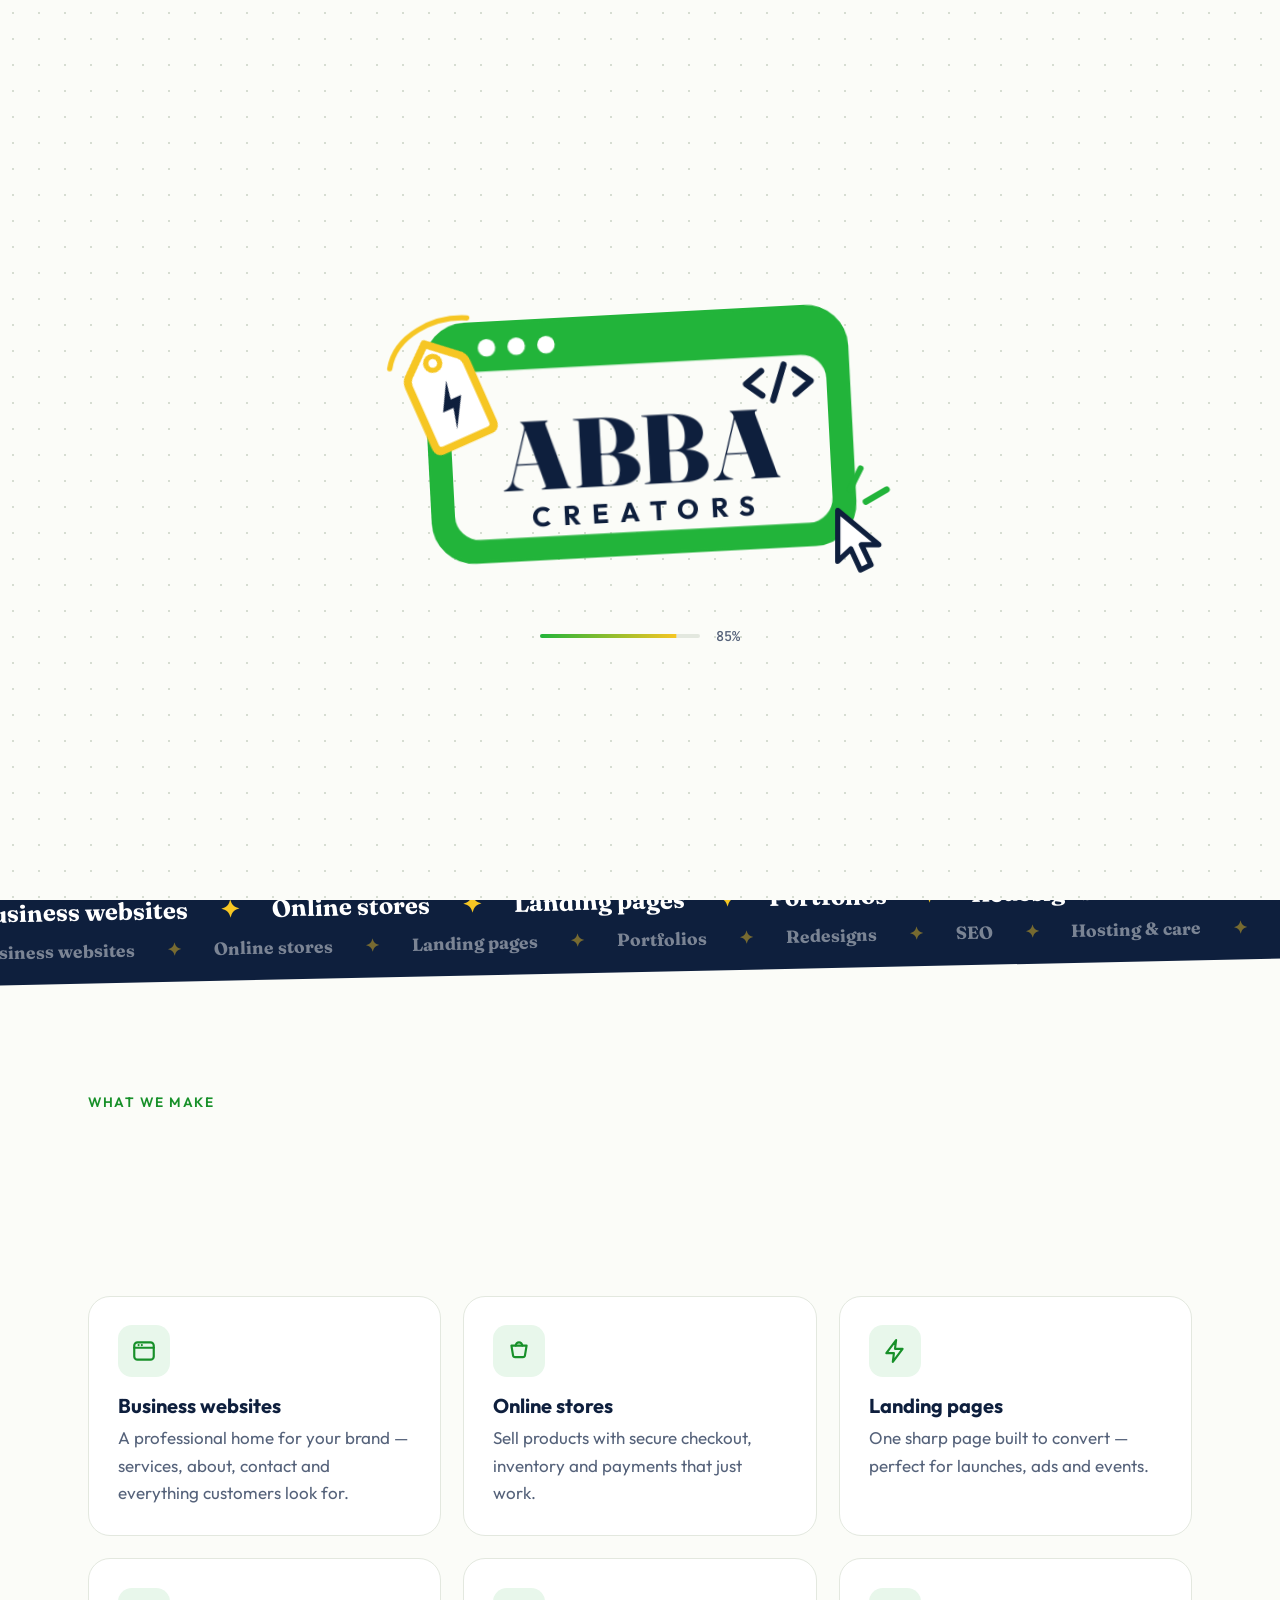
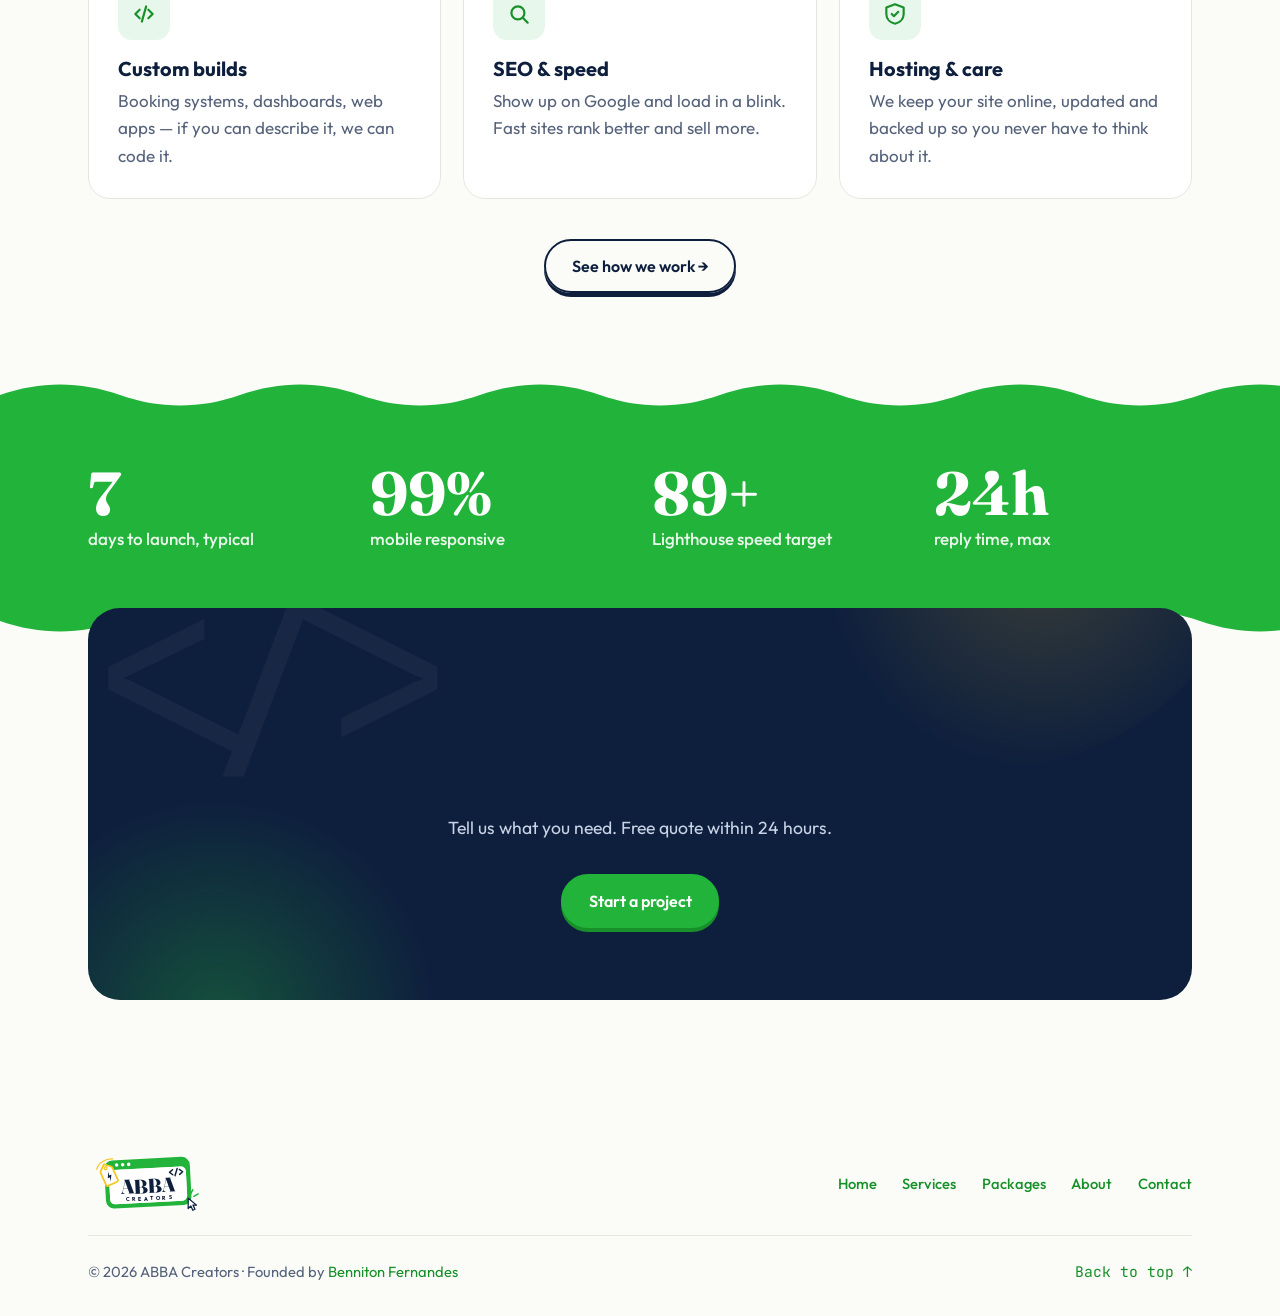
==== commit 61517f9f: "Save contact messages and Gmail emails to Google Sheets - google-apps-script/Code.gs: Apps Script fo" ====
--- a/index.html
+++ b/index.html
@@ -9,13 +9,13 @@
 <link rel="preconnect" href="https://fonts.googleapis.com">
 <link rel="preconnect" href="https://fonts.gstatic.com" crossorigin>
 <link href="https://fonts.googleapis.com/css2?family=Fraunces:opsz,wght@9..144,700;9..144,900&family=Outfit:wght@400;500;600;700&family=JetBrains+Mono:wght@500&display=swap" rel="stylesheet">
-<link rel="stylesheet" href="styles.css?v=8">
-<link rel="stylesheet" href="fx.css?v=8">
-<link rel="stylesheet" href="preloader.css?v=8">
+<link rel="stylesheet" href="styles.css?v=9">
+<link rel="stylesheet" href="fx.css?v=9">
+<link rel="stylesheet" href="preloader.css?v=9">
 <script>try{if(!sessionStorage.getItem("abba-loaded")&&!matchMedia("(prefers-reduced-motion: reduce)").matches){var h=document.documentElement;h.classList.add("preload");setTimeout(function(){h.classList.remove("preload");var l=document.querySelector(".loader");if(l)l.remove()},8000)}}catch(e){}</script>
 </head>
 <body>
-<script src="preloader.js?v=8"></script>
+<script src="preloader.js?v=9"></script>
 
 <header class="nav" id="top">
   <a href="index.html" class="brand" aria-label="ABBA Creators home">
@@ -184,7 +184,7 @@
   </div>
 </footer>
 
-<script src="script.js?v=8"></script>
-<script src="fx.js?v=8"></script>
+<script src="script.js?v=9"></script>
+<script src="fx.js?v=9"></script>
 </body>
 </html>
--- a/styles.css
+++ b/styles.css
@@ -580,3 +580,6 @@
 .form-actions { display: grid; grid-template-columns: 1fr; gap: .7rem; margin-top: .4rem; }
 .form-actions .btn { margin-top: 0; }
 @media (max-width: 640px) { .form-actions { grid-template-columns: 1fr; } }
+
+/* spam trap: hidden from people, bots fill it in */
+.form .hp { position: absolute; left: -9999px; width: 1px; height: 1px; overflow: hidden; }
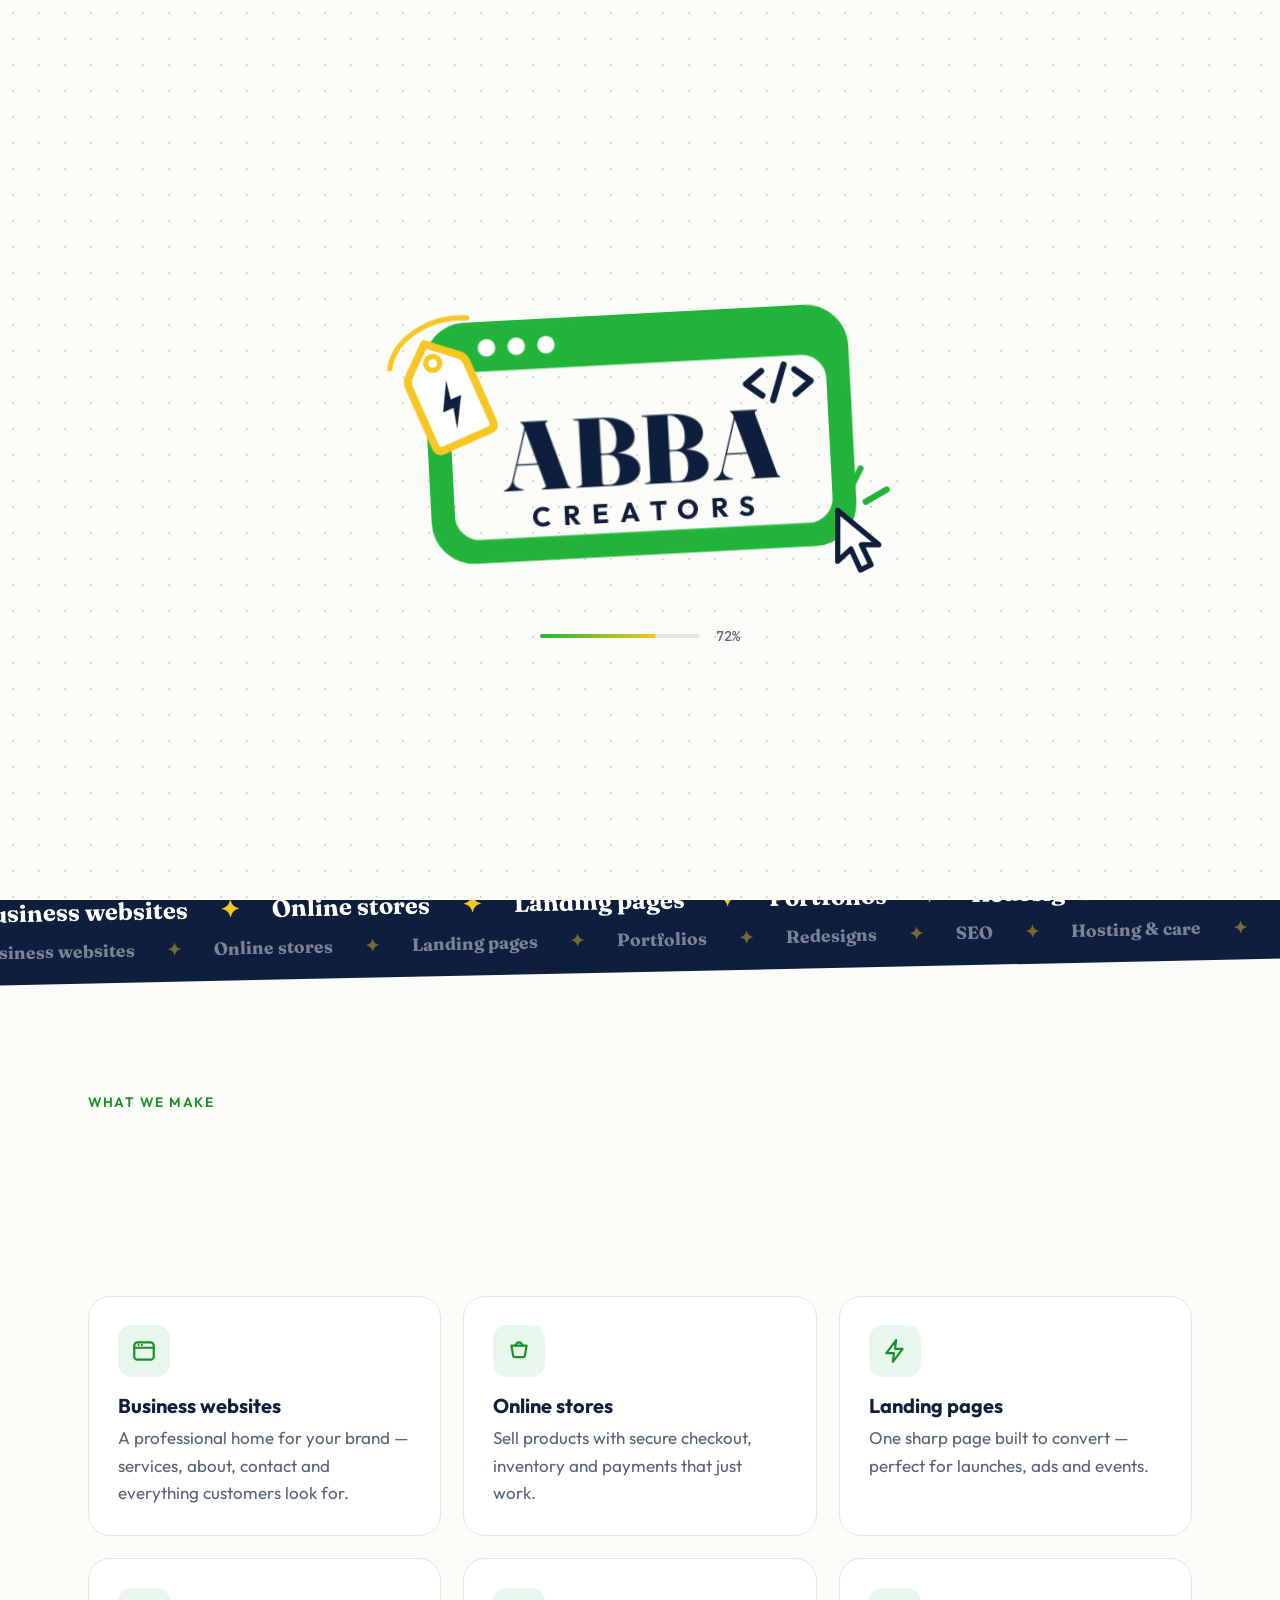
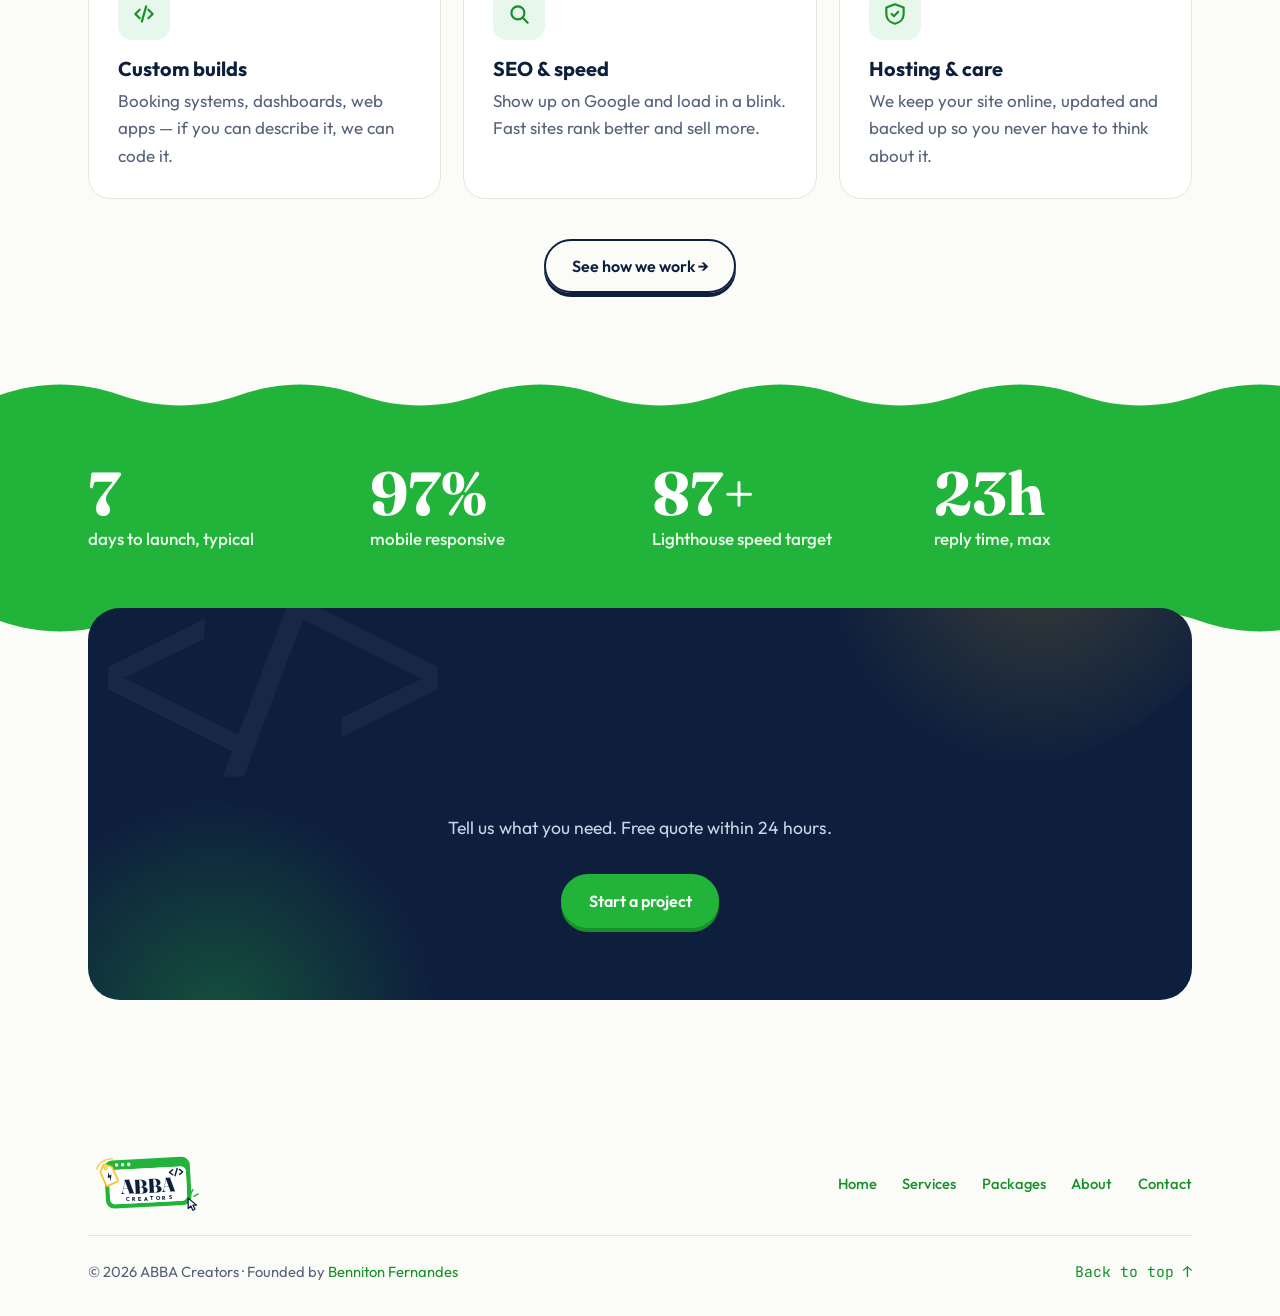
==== commit 97cf283c: "Connect contact form to Google Sheets web app Set SHEET_URL to the deployed Apps Script web app so e" ====
--- a/index.html
+++ b/index.html
@@ -9,13 +9,13 @@
 <link rel="preconnect" href="https://fonts.googleapis.com">
 <link rel="preconnect" href="https://fonts.gstatic.com" crossorigin>
 <link href="https://fonts.googleapis.com/css2?family=Fraunces:opsz,wght@9..144,700;9..144,900&family=Outfit:wght@400;500;600;700&family=JetBrains+Mono:wght@500&display=swap" rel="stylesheet">
-<link rel="stylesheet" href="styles.css?v=9">
-<link rel="stylesheet" href="fx.css?v=9">
-<link rel="stylesheet" href="preloader.css?v=9">
+<link rel="stylesheet" href="styles.css?v=10">
+<link rel="stylesheet" href="fx.css?v=10">
+<link rel="stylesheet" href="preloader.css?v=10">
 <script>try{if(!sessionStorage.getItem("abba-loaded")&&!matchMedia("(prefers-reduced-motion: reduce)").matches){var h=document.documentElement;h.classList.add("preload");setTimeout(function(){h.classList.remove("preload");var l=document.querySelector(".loader");if(l)l.remove()},8000)}}catch(e){}</script>
 </head>
 <body>
-<script src="preloader.js?v=9"></script>
+<script src="preloader.js?v=10"></script>
 
 <header class="nav" id="top">
   <a href="index.html" class="brand" aria-label="ABBA Creators home">
@@ -184,7 +184,7 @@
   </div>
 </footer>
 
-<script src="script.js?v=9"></script>
-<script src="fx.js?v=9"></script>
+<script src="script.js?v=10"></script>
+<script src="fx.js?v=10"></script>
 </body>
 </html>
